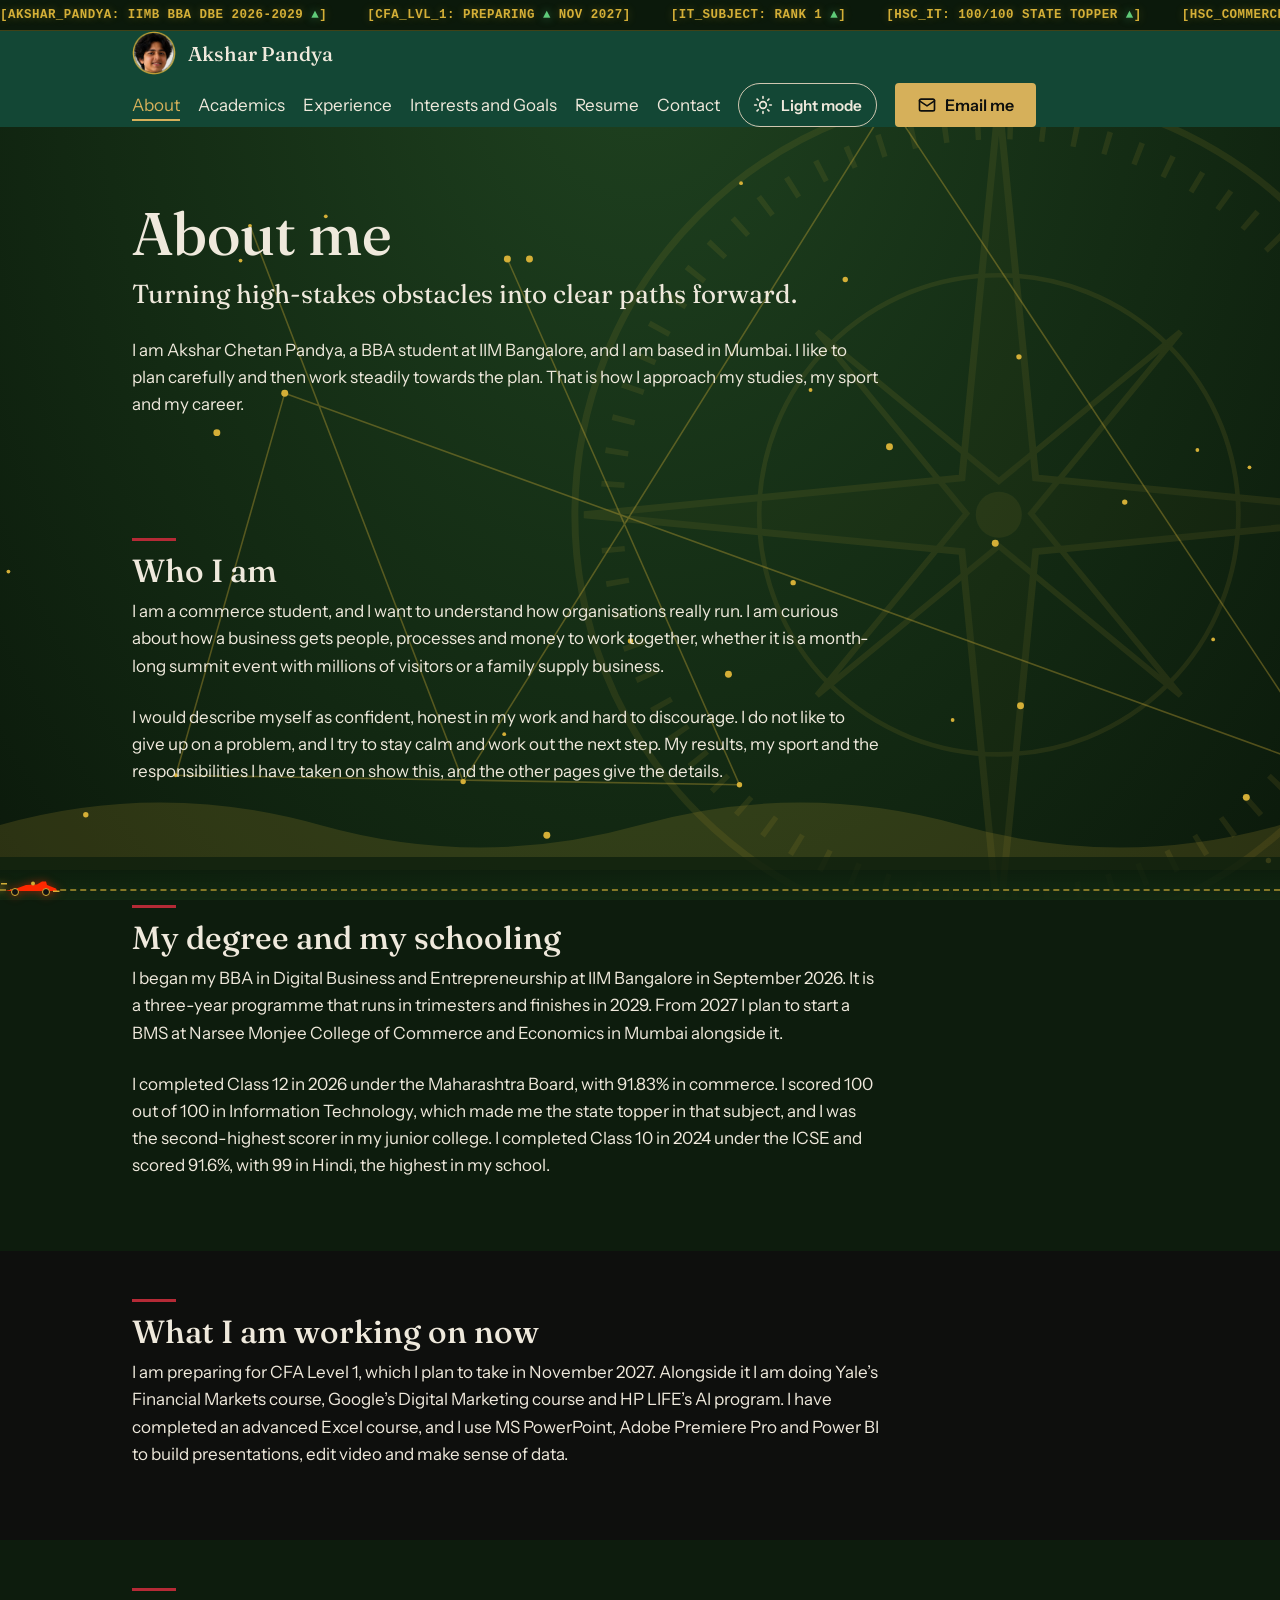
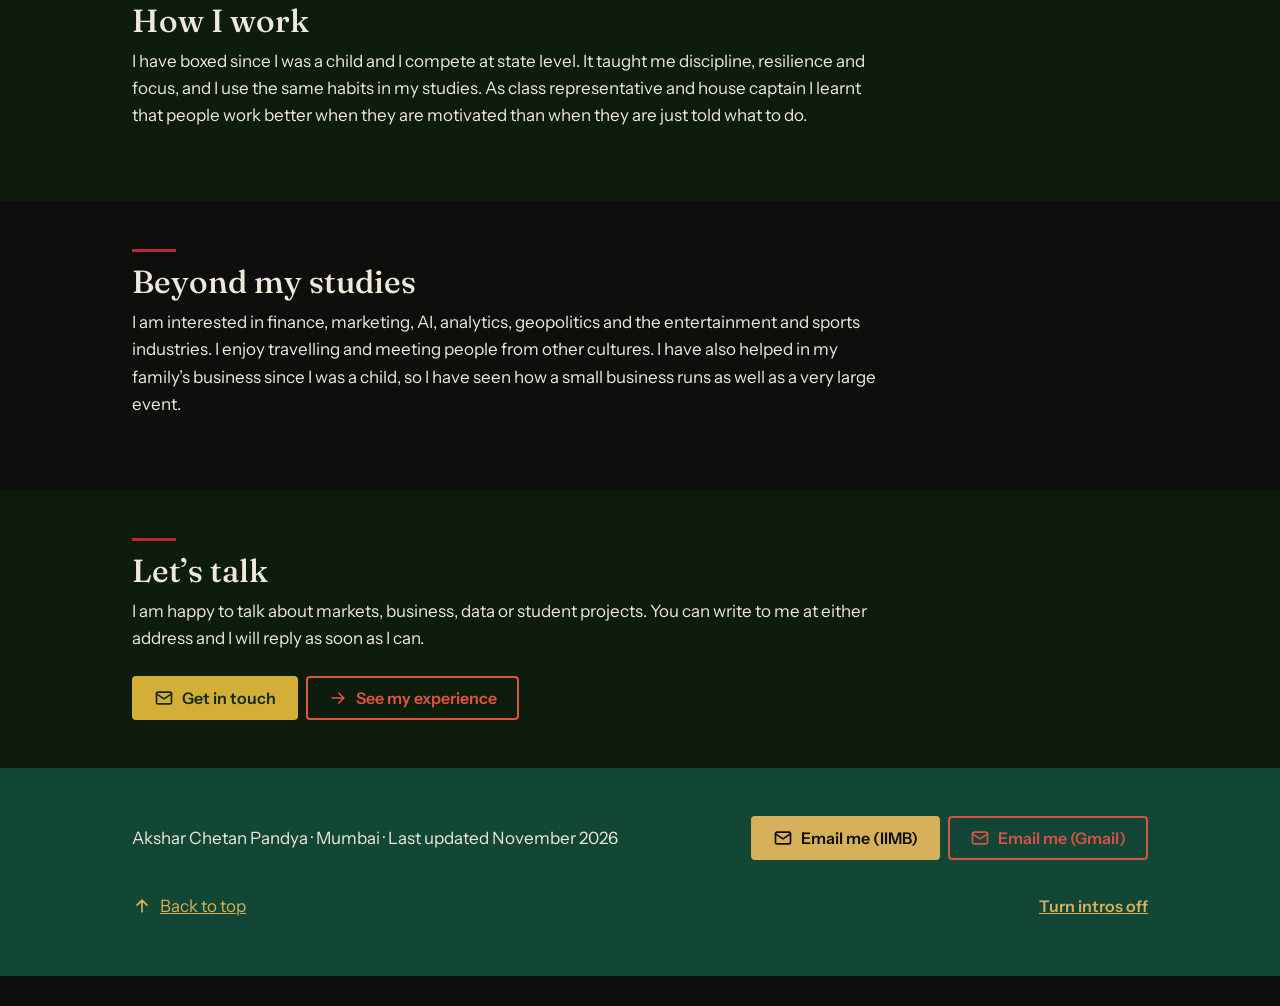
==== about.html @ 61f9247d "Add files via upload" ====
<!doctype html>
<html lang="en">
  <head>
    <meta charset="utf-8" />
    <meta name="viewport" content="width=device-width, initial-scale=1" />
    <title>About me | Akshar Chetan Pandya</title>
    <meta
      name="description"
      content="About Akshar Chetan Pandya: IIM Bangalore BBA 2026 to 2029, HSC 2026, ICSE 2024 and CFA Level 1 preparation."
    />
    <meta name="theme-color" content="#134735" />
    <link rel="icon" href="favicon.svg" type="image/svg+xml" />
    <meta property="og:title" content="About me | Akshar Chetan Pandya" />
    <meta property="og:type" content="website" />
    <script>
      try {
        if (localStorage.getItem("theme") === "light") document.documentElement.dataset.theme = "light";
        if (localStorage.getItem("intros") === "off") document.documentElement.classList.add("no-intro");
      } catch (e) {}
    </script>
    <link rel="preconnect" href="https://fonts.googleapis.com" />
    <link rel="preconnect" href="https://fonts.gstatic.com" crossorigin />
    <link
      rel="stylesheet"
      href="https://fonts.googleapis.com/css2?family=Fraunces:opsz,wght@9..144,500;9..144,600&family=Instrument+Sans:wght@400;600&display=swap"
    />
    <link rel="stylesheet" href="style.css" />
  </head>
  <body id="top">
    <svg class="sprite" aria-hidden="true" focusable="false">
      <symbol id="rose" viewBox="0 0 200 200">
        <circle cx="100" cy="100" r="92" fill="none" stroke="currentColor" stroke-width="1.5" />
        <circle
          cx="100"
          cy="100"
          r="84"
          fill="none"
          stroke="currentColor"
          stroke-width="5"
          stroke-dasharray="1.2 5.9"
        />
        <circle cx="100" cy="100" r="52" fill="none" stroke="currentColor" stroke-width="1" />
        <path
          d="M100 10 108 92 190 100 108 108 100 190 92 108 10 100 92 92Z"
          fill="currentColor"
          fill-opacity=".25"
          stroke="currentColor"
          stroke-width="1.5"
        />
        <path
          d="M100 10 108 92 190 100 108 108 100 190 92 108 10 100 92 92Z"
          transform="rotate(45 100 100) scale(.62) translate(61 61)"
          fill="none"
          stroke="currentColor"
          stroke-width="2"
        />
        <circle cx="100" cy="100" r="5" fill="currentColor" />
      </symbol>
      <symbol id="i-mail" viewBox="0 0 24 24">
        <rect x="3" y="5" width="18" height="14" rx="2" />
        <path d="m3 7 9 6 9-6" />
      </symbol>
      <symbol id="i-down" viewBox="0 0 24 24"><path d="M12 4v11m0 0-4-4m4 4 4-4M5 19h14" /></symbol>
      <symbol id="i-copy" viewBox="0 0 24 24">
        <rect x="9" y="9" width="11" height="11" rx="2" />
        <path d="M5 15V6a2 2 0 0 1 2-2h8" />
      </symbol>
      <symbol id="i-arrow" viewBox="0 0 24 24"><path d="M5 12h14m0 0-6-6m6 6-6 6" /></symbol>
      <symbol id="i-up" viewBox="0 0 24 24"><path d="M12 19V5m0 0-6 6m6-6 6 6" /></symbol>
      <symbol id="i-menu" viewBox="0 0 24 24"><path d="M4 7h16M4 12h16M4 17h16" /></symbol>
      <symbol id="i-users" viewBox="0 0 24 24">
        <circle cx="9" cy="7" r="4" />
        <path d="M2 21v-1a6 6 0 0 1 12 0v1M17 3a4 4 0 0 1 0 8M22 21v-1a5 5 0 0 0-4-5" />
      </symbol>
      <symbol id="i-flag" viewBox="0 0 24 24"><path d="M4 22V4M4 4h14l-2 4 2 4H4" /></symbol>
      <symbol id="i-zap" viewBox="0 0 24 24"><path d="M13 2 3 14h9l-1 8 10-12h-9z" /></symbol>
      <symbol id="i-globe" viewBox="0 0 24 24">
        <circle cx="12" cy="12" r="10" />
        <path d="M2 12h20M12 2a15 15 0 0 1 0 20 15 15 0 0 1 0-20" />
      </symbol>
      <symbol id="i-chart" viewBox="0 0 24 24"><path d="M3 3v18h18M7 15l4-4 3 3 5-6" /></symbol>
      <symbol id="i-award" viewBox="0 0 24 24">
        <circle cx="12" cy="8" r="6" />
        <path d="M8.5 13.5 7 22l5-3 5 3-1.5-8.5" />
      </symbol>
      <symbol id="i-mega" viewBox="0 0 24 24">
        <path d="M3 11v2a1 1 0 0 0 1 1h2l5 4V6L6 10H4a1 1 0 0 0-1 1zM15 9a4 4 0 0 1 0 6" />
      </symbol>
      <symbol id="i-compass" viewBox="0 0 24 24">
        <circle cx="12" cy="12" r="10" />
        <path d="m16 8-2 6-6 2 2-6z" />
      </symbol>
      <symbol id="i-star" viewBox="0 0 24 24">
        <path d="m12 2 3 7 7 .5-5 5 1.5 7.5-6.5-4-6.5 4L7 14.5 2 9.5 9 9z" />
      </symbol>
      <symbol id="i-trend" viewBox="0 0 24 24"><path d="m3 17 6-6 4 4 8-8M14 7h7v7" /></symbol>
      <symbol id="i-target" viewBox="0 0 24 24">
        <circle cx="12" cy="12" r="10" />
        <circle cx="12" cy="12" r="6" />
        <circle cx="12" cy="12" r="2" />
      </symbol>
      <symbol id="i-book" viewBox="0 0 24 24">
        <path d="M4 19.5A2.5 2.5 0 0 1 6.5 17H20V3H6.5A2.5 2.5 0 0 0 4 5.5z" />
      </symbol>
      <symbol id="i-sun" viewBox="0 0 24 24">
        <circle cx="12" cy="12" r="4" />
        <path
          d="M12 2v2M12 20v2M4.9 4.9l1.4 1.4M17.7 17.7l1.4 1.4M2 12h2M20 12h2M4.9 19.1l1.4-1.4M17.7 6.3l1.4-1.4"
        />
      </symbol>
      <symbol id="i-moon" viewBox="0 0 24 24">
        <path d="M21 12.8A9 9 0 1 1 11.2 3 7 7 0 0 0 21 12.8z" />
      </symbol>
      <symbol id="i-ai" viewBox="0 0 24 24">
        <rect x="7" y="7" width="10" height="10" rx="1" />
        <path d="M9 2v3M15 2v3M9 19v3M15 19v3M2 9h3M2 15h3M19 9h3M19 15h3" />
      </symbol>
      <symbol id="i-pres" viewBox="0 0 24 24">
        <rect x="3" y="4" width="18" height="12" rx="1" />
        <path d="M12 16v4M8 20h8" />
      </symbol>
      <symbol id="i-video" viewBox="0 0 24 24">
        <rect x="2" y="5" width="14" height="14" rx="2" />
        <path d="m16 10 6-3v10l-6-3z" />
      </symbol>
      <symbol id="i-bars" viewBox="0 0 24 24"><path d="M5 21V10M12 21V4M19 21v-7" /></symbol>
      <symbol id="i-cap" viewBox="0 0 24 24">
        <path d="M22 10 12 5 2 10l10 5 10-5zM6 12v5c3 2 9 2 12 0v-5" />
      </symbol>
      <symbol id="i-check" viewBox="0 0 24 24"><path d="m5 12 5 5 9-10" /></symbol>
    </svg>
    <div class="tape no-print" aria-label="Highlights from my record">
      <div>
        <span>[AKSHAR_PANDYA: IIMB BBA DBE 2026-2029 <i>▲</i>]</span
        ><span>[CFA_LVL_1: PREPARING <i>▲</i> NOV 2027]</span><span>[IT_SUBJECT: RANK 1 <i>▲</i>]</span
        ><span>[HSC_IT: 100/100 STATE TOPPER <i>▲</i>]</span><span>[HSC_COMMERCE: 91.83% <i>▲</i>]</span
        ><span>[ICSE_CLASS_10: 91.6% <i>▲</i>]</span><span>[MATH_OLYMPIAD: BRONZE 🥉]</span
        ><span>[YALE_FINANCIAL_MARKETS: IN PROGRESS <i>▲</i>]</span
        ><span>[GOOGLE_DIGITAL_MARKETING: IN PROGRESS <i>▲</i>]</span
        ><span>[HP_LIFE_AI: IN PROGRESS <i>▲</i>]</span
        ><span>[POWER_BI + PREMIERE_PRO + POWERPOINT: TOOLKIT <i>▲</i>]</span
        ><span>[BMS_NMCCE: PLANNED 2027 <i>▲</i>]</span
        ><span>[AKSHAR_PANDYA: IIMB BBA DBE 2026-2029 <i>▲</i>]</span
        ><span>[CFA_LVL_1: PREPARING <i>▲</i> NOV 2027]</span><span>[IT_SUBJECT: RANK 1 <i>▲</i>]</span
        ><span>[HSC_IT: 100/100 STATE TOPPER <i>▲</i>]</span><span>[HSC_COMMERCE: 91.83% <i>▲</i>]</span
        ><span>[ICSE_CLASS_10: 91.6% <i>▲</i>]</span><span>[MATH_OLYMPIAD: BRONZE 🥉]</span
        ><span>[YALE_FINANCIAL_MARKETS: IN PROGRESS <i>▲</i>]</span
        ><span>[GOOGLE_DIGITAL_MARKETING: IN PROGRESS <i>▲</i>]</span
        ><span>[HP_LIFE_AI: IN PROGRESS <i>▲</i>]</span
        ><span>[POWER_BI + PREMIERE_PRO + POWERPOINT: TOOLKIT <i>▲</i>]</span
        ><span>[BMS_NMCCE: PLANNED 2027 <i>▲</i>]</span>
      </div>
    </div>
    <a class="skip no-print" href="#main">Skip to content</a>
    <header id="site-nav" class="band no-print">
      <nav class="wrap nav" aria-label="Main">
        <a class="brand" href="index.html"
          ><img class="logo" src="logo.png" width="44" height="44" alt="" />Akshar Pandya</a
        >
        <button class="menu-btn" type="button" aria-expanded="false" aria-controls="nav-list">
          <svg class="icon" aria-hidden="true"><use href="#i-menu" /></svg>Menu
        </button>
        <ul class="nav-links" id="nav-list">
          <li><a class="nav-link" href="about.html" aria-current="page">About</a></li>
          <li><a class="nav-link" href="academics.html">Academics</a></li>
          <li><a class="nav-link" href="experience.html">Experience</a></li>
          <li><a class="nav-link" href="interests-and-goals.html">Interests and Goals</a></li>
          <li><a class="nav-link" href="resume.html">Resume</a></li>
          <li><a class="nav-link" href="contact.html">Contact</a></li>
          <li>
            <button class="theme-btn" type="button">
              <span class="t-sun"
                ><svg class="icon" aria-hidden="true"><use href="#i-sun" /></svg>Light mode</span
              ><span class="t-moon"
                ><svg class="icon" aria-hidden="true"><use href="#i-moon" /></svg>Dark mode</span
              >
            </button>
          </li>
          <li>
            <a class="btn" href="mailto:akshar.pandya26@iimb.ac.in?subject=Hello%20Akshar"
              ><svg class="icon" aria-hidden="true"><use href="#i-mail" /></svg>Email me</a
            >
          </li>
        </ul>
      </nav>
    </header>

    <main id="main" class="odyssey">
      <div class="odyssey-intro" data-intro="about" aria-hidden="true">
        <div class="half top" data-last></div>
        <div class="half bot"></div>
        <div class="intro-art">
          <svg
            class="intro-stars"
            viewBox="0 0 1000 570"
            preserveAspectRatio="xMidYMid slice"
            aria-hidden="true"
          >
            <polyline
              class="const"
              points="253,143 388,495 650,77 630,23 940,490 275,249 206,491 563,497 416,164"
              fill="none"
              stroke="#d4af37"
              stroke-width="1"
              stroke-opacity=".35"
            />
            <circle class="st" style="--d: 0s" cx="253" cy="143" r="1.2" fill="#d4af37" />
            <circle class="st" style="--d: 0.4s" cx="388" cy="495" r="1.7" fill="#d4af37" />
            <circle class="st" style="--d: 0.8s" cx="650" cy="77" r="2.2" fill="#d4af37" />
            <circle class="st" style="--d: 1.2s" cx="630" cy="23" r="1.2" fill="#d4af37" />
            <circle class="st" style="--d: 1.6s" cx="940" cy="490" r="1.7" fill="#d4af37" />
            <circle class="st" style="--d: 2s" cx="275" cy="249" r="2.2" fill="#d4af37" />
            <circle class="st" style="--d: 2.4s" cx="206" cy="491" r="1.2" fill="#d4af37" />
            <circle class="st" style="--d: 0s" cx="563" cy="497" r="1.7" fill="#d4af37" />
            <circle class="st" style="--d: 0.4s" cx="416" cy="164" r="2.2" fill="#d4af37" />
            <circle class="st" style="--d: 0.8s" cx="247" cy="165" r="1.2" fill="#d4af37" />
            <circle class="st" style="--d: 1.2s" cx="898" cy="545" r="1.7" fill="#d4af37" />
            <circle class="st" style="--d: 1.6s" cx="409" cy="25" r="2.2" fill="#d4af37" />
            <circle class="st" style="--d: 2s" cx="697" cy="75" r="1.2" fill="#d4af37" />
            <circle class="st" style="--d: 2.4s" cx="173" cy="53" r="1.7" fill="#d4af37" />
            <circle class="st" style="--d: 0s" cx="318" cy="41" r="2.2" fill="#d4af37" />
            <circle class="st" style="--d: 0.4s" cx="853" cy="285" r="1.2" fill="#d4af37" />
            <circle class="st" style="--d: 0.8s" cx="494" cy="406" r="1.7" fill="#d4af37" />
            <circle class="st" style="--d: 1.2s" cx="741" cy="447" r="2.2" fill="#d4af37" />
            <circle class="st" style="--d: 1.6s" cx="414" cy="465" r="1.2" fill="#d4af37" />
            <circle class="st" style="--d: 2s" cx="968" cy="147" r="1.7" fill="#d4af37" />
            <circle class="st" style="--d: 2.4s" cx="909" cy="384" r="2.2" fill="#d4af37" />
            <circle class="st" style="--d: 0s" cx="109" cy="46" r="1.2" fill="#d4af37" />
            <circle class="st" style="--d: 0.4s" cx="149" cy="516" r="1.7" fill="#d4af37" />
            <circle class="st" style="--d: 0.8s" cx="232" cy="274" r="2.2" fill="#d4af37" />
            <circle class="st" style="--d: 1.2s" cx="698" cy="456" r="1.2" fill="#d4af37" />
            <circle class="st" style="--d: 1.6s" cx="807" cy="318" r="1.7" fill="#d4af37" />
            <circle class="st" style="--d: 2s" cx="441" cy="529" r="2.2" fill="#d4af37" />
            <circle class="st" style="--d: 2.4s" cx="863" cy="405" r="1.2" fill="#d4af37" />
            <circle class="st" style="--d: 0s" cx="597" cy="369" r="1.7" fill="#d4af37" />
            <circle class="st" style="--d: 0.4s" cx="556" cy="427" r="2.2" fill="#d4af37" />
            <circle class="st" style="--d: 0.8s" cx="608" cy="247" r="1.2" fill="#d4af37" />
            <circle class="st" style="--d: 1.2s" cx="935" cy="354" r="1.7" fill="#d4af37" />
            <circle class="st" style="--d: 1.6s" cx="708" cy="39" r="2.2" fill="#d4af37" />
            <circle class="st" style="--d: 2s" cx="886" cy="296" r="1.2" fill="#d4af37" />
            <circle class="st" style="--d: 2.4s" cx="630" cy="177" r="1.7" fill="#d4af37" />
            <circle class="st" style="--d: 0s" cx="725" cy="344" r="2.2" fill="#d4af37" />
            <circle class="st" style="--d: 0.4s" cx="564" cy="116" r="1.2" fill="#d4af37" />
            <circle class="st" style="--d: 0.8s" cx="740" cy="226" r="1.7" fill="#d4af37" />
            <circle class="st" style="--d: 1.2s" cx="658" cy="283" r="2.2" fill="#d4af37" />
            <circle class="st" style="--d: 1.6s" cx="301" cy="137" r="1.2" fill="#d4af37" />
            <circle class="st" style="--d: 2s" cx="74" cy="503" r="1.7" fill="#d4af37" />
            <circle class="st" style="--d: 2.4s" cx="884" cy="505" r="2.2" fill="#d4af37" />
            <circle class="st" style="--d: 0s" cx="100" cy="362" r="1.2" fill="#d4af37" />
            <circle class="st" style="--d: 0.4s" cx="829" cy="78" r="1.7" fill="#d4af37" />
            <circle class="st" style="--d: 0.8s" cx="430" cy="164" r="2.2" fill="#d4af37" />
            <circle class="st" style="--d: 1.2s" cx="30" cy="310" r="1.2" fill="#d4af37" />
          </svg>
          <svg class="astro" viewBox="0 0 200 200" style="color: #d4af37">
            <g class="rotor"><use href="#rose" /></g>
            <path d="M100 0 106 14H94Z" fill="#d4af37" />
          </svg>
          <div class="flash"></div>
        </div>
        <div class="beam"></div>
        <button class="skip-intro" type="button">Skip intro</button>
      </div>
      <div class="odyssey-bg" aria-hidden="true">
        <svg class="bg-stars" viewBox="0 0 1000 570" preserveAspectRatio="xMidYMid slice" aria-hidden="true">
          <polyline
            class="const"
            points="253,143 388,495 650,77 630,23 940,490 275,249 206,491 563,497 416,164"
            fill="none"
            stroke="#d4af37"
            stroke-width="1"
            stroke-opacity=".35"
          />
          <circle class="st" style="--d: 0s" cx="253" cy="143" r="1.2" fill="#d4af37" />
          <circle class="st" style="--d: 0.4s" cx="388" cy="495" r="1.7" fill="#d4af37" />
          <circle class="st" style="--d: 0.8s" cx="650" cy="77" r="2.2" fill="#d4af37" />
          <circle class="st" style="--d: 1.2s" cx="630" cy="23" r="1.2" fill="#d4af37" />
          <circle class="st" style="--d: 1.6s" cx="940" cy="490" r="1.7" fill="#d4af37" />
          <circle class="st" style="--d: 2s" cx="275" cy="249" r="2.2" fill="#d4af37" />
          <circle class="st" style="--d: 2.4s" cx="206" cy="491" r="1.2" fill="#d4af37" />
          <circle class="st" style="--d: 0s" cx="563" cy="497" r="1.7" fill="#d4af37" />
          <circle class="st" style="--d: 0.4s" cx="416" cy="164" r="2.2" fill="#d4af37" />
          <circle class="st" style="--d: 0.8s" cx="247" cy="165" r="1.2" fill="#d4af37" />
          <circle class="st" style="--d: 1.2s" cx="898" cy="545" r="1.7" fill="#d4af37" />
          <circle class="st" style="--d: 1.6s" cx="409" cy="25" r="2.2" fill="#d4af37" />
          <circle class="st" style="--d: 2s" cx="697" cy="75" r="1.2" fill="#d4af37" />
          <circle class="st" style="--d: 2.4s" cx="173" cy="53" r="1.7" fill="#d4af37" />
          <circle class="st" style="--d: 0s" cx="318" cy="41" r="2.2" fill="#d4af37" />
          <circle class="st" style="--d: 0.4s" cx="853" cy="285" r="1.2" fill="#d4af37" />
          <circle class="st" style="--d: 0.8s" cx="494" cy="406" r="1.7" fill="#d4af37" />
          <circle class="st" style="--d: 1.2s" cx="741" cy="447" r="2.2" fill="#d4af37" />
          <circle class="st" style="--d: 1.6s" cx="414" cy="465" r="1.2" fill="#d4af37" />
          <circle class="st" style="--d: 2s" cx="968" cy="147" r="1.7" fill="#d4af37" />
          <circle class="st" style="--d: 2.4s" cx="909" cy="384" r="2.2" fill="#d4af37" />
          <circle class="st" style="--d: 0s" cx="109" cy="46" r="1.2" fill="#d4af37" />
          <circle class="st" style="--d: 0.4s" cx="149" cy="516" r="1.7" fill="#d4af37" />
          <circle class="st" style="--d: 0.8s" cx="232" cy="274" r="2.2" fill="#d4af37" />
          <circle class="st" style="--d: 1.2s" cx="698" cy="456" r="1.2" fill="#d4af37" />
          <circle class="st" style="--d: 1.6s" cx="807" cy="318" r="1.7" fill="#d4af37" />
          <circle class="st" style="--d: 2s" cx="441" cy="529" r="2.2" fill="#d4af37" />
          <circle class="st" style="--d: 2.4s" cx="863" cy="405" r="1.2" fill="#d4af37" />
          <circle class="st" style="--d: 0s" cx="597" cy="369" r="1.7" fill="#d4af37" />
          <circle class="st" style="--d: 0.4s" cx="556" cy="427" r="2.2" fill="#d4af37" />
          <circle class="st" style="--d: 0.8s" cx="608" cy="247" r="1.2" fill="#d4af37" />
          <circle class="st" style="--d: 1.2s" cx="935" cy="354" r="1.7" fill="#d4af37" />
          <circle class="st" style="--d: 1.6s" cx="708" cy="39" r="2.2" fill="#d4af37" />
          <circle class="st" style="--d: 2s" cx="886" cy="296" r="1.2" fill="#d4af37" />
          <circle class="st" style="--d: 2.4s" cx="630" cy="177" r="1.7" fill="#d4af37" />
          <circle class="st" style="--d: 0s" cx="725" cy="344" r="2.2" fill="#d4af37" />
          <circle class="st" style="--d: 0.4s" cx="564" cy="116" r="1.2" fill="#d4af37" />
          <circle class="st" style="--d: 0.8s" cx="740" cy="226" r="1.7" fill="#d4af37" />
          <circle class="st" style="--d: 1.2s" cx="658" cy="283" r="2.2" fill="#d4af37" />
          <circle class="st" style="--d: 1.6s" cx="301" cy="137" r="1.2" fill="#d4af37" />
          <circle class="st" style="--d: 2s" cx="74" cy="503" r="1.7" fill="#d4af37" />
          <circle class="st" style="--d: 2.4s" cx="884" cy="505" r="2.2" fill="#d4af37" />
          <circle class="st" style="--d: 0s" cx="100" cy="362" r="1.2" fill="#d4af37" />
          <circle class="st" style="--d: 0.4s" cx="829" cy="78" r="1.7" fill="#d4af37" />
          <circle class="st" style="--d: 0.8s" cx="430" cy="164" r="2.2" fill="#d4af37" />
          <circle class="st" style="--d: 1.2s" cx="30" cy="310" r="1.2" fill="#d4af37" />
        </svg>
        <svg class="bg-rose" viewBox="0 0 200 200" style="color: #d4af37"><use href="#rose" /></svg>
        <svg class="waves" viewBox="0 0 800 60" preserveAspectRatio="none">
          <path d="M0 30Q50 0 100 30T200 30T300 30T400 30T500 30T600 30T700 30T800 30V60H0Z" fill="#d4af37" />
        </svg>
        <svg class="ship" viewBox="0 0 200 120">
          <g fill="none" stroke="#d4af37" stroke-width="2">
            <path d="M20 80Q100 110 180 80L168 96Q100 118 32 96Z" />
            <path d="M100 80V18" />
            <path d="M100 20Q150 40 140 72H100Z" />
            <path d="M100 26Q62 44 68 70H100Z" />
          </g>
        </svg>
      </div>
      <div class="scroll-in">
        <section class="o-hero">
          <div class="wrap">
            <h1>About me</h1>
            <p class="lead">Turning high-stakes obstacles into clear paths forward.</p>
            <p>
              I am Akshar Chetan Pandya, a BBA student at IIM Bangalore, and I am based in Mumbai. I like to
              plan carefully and then work steadily towards the plan. That is how I approach my studies, my
              sport and my career.
            </p>
          </div>
        </section>
        <section class="o-sec">
          <div class="wrap">
            <h2>Who I am</h2>
            <p>
              I am a commerce student, and I want to understand how organisations really run. I am curious
              about how a business gets people, processes and money to work together, whether it is a
              month-long summit event with millions of visitors or a family supply business.
            </p>
            <p>
              I would describe myself as confident, honest in my work and hard to discourage. I do not like to
              give up on a problem, and I try to stay calm and work out the next step. My results, my sport
              and the responsibilities I have taken on show this, and the other pages give the details.
            </p>
          </div>
        </section>
        <section class="o-sec alt">
          <div class="wrap">
            <h2>My degree and my schooling</h2>
            <p>
              I began my BBA in Digital Business and Entrepreneurship at IIM Bangalore in September 2026. It
              is a three-year programme that runs in trimesters and finishes in 2029. From 2027 I plan to
              start a BMS at Narsee Monjee College of Commerce and Economics in Mumbai alongside it.
            </p>
            <p>
              I completed Class 12 in 2026 under the Maharashtra Board, with 91.83% in commerce. I scored 100
              out of 100 in Information Technology, which made me the state topper in that subject, and I was
              the second-highest scorer in my junior college. I completed Class 10 in 2024 under the ICSE and
              scored 91.6%, with 99 in Hindi, the highest in my school.
            </p>
          </div>
        </section>
        <section class="o-sec">
          <div class="wrap">
            <h2>What I am working on now</h2>
            <p>
              I am preparing for CFA Level 1, which I plan to take in November 2027. Alongside it I am doing
              Yale’s Financial Markets course, Google’s Digital Marketing course and HP LIFE’s AI program. I
              have completed an advanced Excel course, and I use MS PowerPoint, Adobe Premiere Pro and Power
              BI to build presentations, edit video and make sense of data.
            </p>
          </div>
        </section>
        <section class="o-sec alt">
          <div class="wrap">
            <h2>How I work</h2>
            <p>
              I have boxed since I was a child and I compete at state level. It taught me discipline,
              resilience and focus, and I use the same habits in my studies. As class representative and house
              captain I learnt that people work better when they are motivated than when they are just told
              what to do.
            </p>
          </div>
        </section>
        <section class="o-sec">
          <div class="wrap">
            <h2>Beyond my studies</h2>
            <p>
              I am interested in finance, marketing, AI, analytics, geopolitics and the entertainment and
              sports industries. I enjoy travelling and meeting people from other cultures. I have also helped
              in my family’s business since I was a child, so I have seen how a small business runs as well as
              a very large event.
            </p>
          </div>
        </section>
        <section class="o-sec alt">
          <div class="wrap">
            <h2>Let’s talk</h2>
            <p>
              I am happy to talk about markets, business, data or student projects. You can write to me at
              either address and I will reply as soon as I can.
            </p>
            <div class="actions">
              <a class="btn" href="contact.html"
                ><svg class="icon" aria-hidden="true"><use href="#i-mail" /></svg>Get in touch</a
              ><a class="btn btn-ghost" href="experience.html"
                ><svg class="icon" aria-hidden="true"><use href="#i-arrow" /></svg>See my experience</a
              >
            </div>
          </div>
        </section>
      </div>
    </main>

    <footer class="band no-print">
      <div class="wrap foot">
        <p>Akshar Chetan Pandya &middot; Mumbai &middot; Last updated November 2026</p>
        <div class="actions">
          <a class="btn" href="mailto:akshar.pandya26@iimb.ac.in?subject=Hello%20Akshar"
            ><svg class="icon" aria-hidden="true"><use href="#i-mail" /></svg>Email me (IIMB)</a
          >
          <a class="btn btn-ghost" href="mailto:aksharp121108@gmail.com?subject=Hello%20Akshar"
            ><svg class="icon" aria-hidden="true"><use href="#i-mail" /></svg>Email me (Gmail)</a
          >
        </div>
        <a class="top-link" href="#top"
          ><svg class="icon" aria-hidden="true"><use href="#i-up" /></svg>Back to top</a
        >
      </div>
    </footer>
    <div class="f1 no-print" aria-hidden="true">
      <i class="f1-line"></i>
      <div class="f1-go">
        <i class="trail"></i
        ><svg viewBox="0 0 120 34" aria-hidden="true">
          <path fill="#FF2800" d="M10 24 30 20 52 12 74 11 84 5 92 5 94 12 112 19 114 24Z" />
          <path fill="#d4af37" d="M2 8h12v3H2zM106 23h13v3h-13z" />
          <circle cx="66" cy="9" r="4" fill="#d4af37" />
          <circle cx="30" cy="26" r="7" fill="#111" stroke="#d4af37" stroke-width="2" />
          <circle cx="92" cy="26" r="7" fill="#111" stroke="#d4af37" stroke-width="2" />
        </svg>
      </div>
    </div>
    <script src="script.js"></script>
  </body>
</html>
---- style.css ----
/* My portfolio site.
   Black background, racing green bands, brass for buttons and links.
   Red is only used for small details. */

:root {
  --bg: #0e0f0d;
  --band: #134735; /* racing green: nav, footer, section bands */
  --accent: #d6b05a; /* brass: links, buttons */
  --red: #b52a36; /* red: lines, bars, dots */
  --maroon: #7a1f2e; /* maroon: filled shapes, like the icon circles */
  --red-lt: #db5148; /* red for text and outlines on the dark background */
  --text: #efe9dc;
  --muted: #d0c7b1;
  --line: #d0c7b155;
  --paper: #ffffff; /* resume sheet only */
  --ink: #111111;
  --s1: 8px;
  --s2: 24px;
  --s3: 48px;
  --edge: clamp(16px, 4vw, 32px);
  --head: "Fraunces", Georgia, serif;
  --body: "Instrument Sans", system-ui, sans-serif;
}

/* base */
* {
  box-sizing: border-box;
}
html {
  scroll-behavior: smooth;
}
body {
  margin: 0;
  background: var(--bg);
  color: var(--text);
  font: 400 1.0625rem/1.6 var(--body);
}
h1,
h2,
h3 {
  margin: var(--s2) 0 var(--s1);
  font-family: var(--head);
  font-weight: 500;
  line-height: 1.15;
}
h1 {
  font-size: clamp(2.25rem, 6vw, 3.75rem);
}
h2 {
  margin-top: var(--s3);
  font-size: clamp(1.5rem, 3.5vw, 2rem);
}
h3 {
  font-size: 1.25rem;
}
p {
  max-width: 68ch;
  margin: 0 0 var(--s2);
}
ul,
ol {
  margin: 0;
  padding: 0;
  list-style: none;
}
a {
  color: var(--accent);
}
img {
  display: block;
  max-width: 100%;
  height: auto;
}
::selection {
  background: var(--maroon);
  color: var(--text);
}
:focus-visible {
  outline: 3px solid var(--text);
  outline-offset: 3px;
}
[hidden] {
  display: none !important;
}

/* small red line above each h2 */
h2::before {
  content: "";
  display: block;
  width: 44px;
  height: 3px;
  margin-bottom: 12px;
  background: var(--red);
  animation: grow 0.9s both;
}

/* layout */
.wrap {
  width: 100%;
  max-width: 1080px;
  margin: 0 auto;
  padding: 0 var(--edge);
}
.wrap > :first-child {
  margin-top: 0;
}
section {
  padding: var(--s3) 0;
}
.band {
  background: var(--band);
}
.grid {
  display: grid;
  grid-template-columns: repeat(auto-fit, minmax(240px, 1fr));
  gap: var(--s2);
}
.two {
  display: grid;
  grid-template-columns: 1.3fr 1fr;
  gap: var(--s3);
  align-items: start;
}
.actions {
  display: flex;
  flex-wrap: wrap;
  gap: var(--s1);
}
.skip {
  position: absolute;
  left: var(--edge);
  top: -80px;
  z-index: 30;
  padding: var(--s1) var(--s2);
  background: var(--accent);
  color: var(--bg);
}
.skip:focus {
  top: var(--s1);
}

/* navigation */
#site-nav {
  position: sticky;
  top: 0;
  z-index: 5;
}
.nav {
  display: flex;
  flex-wrap: wrap;
  align-items: center;
  justify-content: space-between;
  gap: var(--s1) var(--s2);
  min-height: 64px;
}
.brand {
  color: var(--text);
  font: 500 1.25rem var(--head);
  text-decoration: none;
}
.nav-links {
  display: flex;
  flex-wrap: wrap;
  align-items: center;
  gap: var(--s1) var(--s2);
}
.nav-link {
  position: relative;
  display: inline-flex;
  align-items: center;
  min-height: 44px;
  color: var(--text);
  text-decoration: none;
}
.nav-link::after {
  content: "";
  position: absolute;
  left: 0;
  right: 0;
  bottom: 6px;
  height: 2px;
  background: var(--accent);
  transform: scaleX(0);
  transform-origin: left;
  transition: transform 0.3s;
}
.nav-link:hover,
.nav-link[aria-current="page"] {
  color: var(--accent);
}
.nav-link:hover::after,
.nav-link[aria-current="page"]::after {
  transform: scaleX(1);
}
.menu-btn {
  display: none;
}

/* buttons and icons */
.btn {
  position: relative;
  overflow: hidden;
  display: inline-flex;
  align-items: center;
  justify-content: center;
  gap: var(--s1);
  min-height: 44px;
  padding: 0 20px;
  border: 2px solid var(--accent);
  border-radius: 4px;
  background: var(--accent);
  color: var(--bg);
  font: 600 1rem var(--body);
  text-decoration: none;
  cursor: pointer;
  transition:
    background-color 0.2s,
    color 0.2s,
    border-color 0.2s;
}
.btn:hover {
  background: transparent;
  color: var(--accent);
}
.btn::after {
  content: "";
  position: absolute;
  inset: 0;
  background: linear-gradient(
    100deg,
    transparent 35%,
    #ffffff33 50%,
    transparent 65%
  );
  transform: translateX(-130%);
}
.btn:hover::after {
  transform: translateX(130%);
  transition: transform 0.7s;
}
.btn-ghost {
  border-color: var(--red-lt);
  background: transparent;
  color: var(--red-lt);
}
.btn-ghost:hover {
  border-color: var(--maroon);
  background: var(--maroon);
  color: var(--text);
}
.icon {
  width: 20px;
  height: 20px;
  flex: none;
  fill: none;
  stroke: currentColor;
  stroke-width: 2;
  stroke-linecap: round;
  stroke-linejoin: round;
}
.sprite {
  position: absolute;
  width: 0;
  height: 0;
  overflow: hidden;
}
.copy,
.print-btn {
  display: none;
}
.js .copy,
.js .print-btn {
  display: inline-flex;
}

/* home: hero */
#hero {
  padding: var(--s3) 0;
  background: radial-gradient(ellipse at 90% 0%, #13473599, transparent 60%) 0
    0 / 140% 140%;
  animation: drift 18s ease-in-out infinite alternate;
}
.hero {
  display: grid;
  grid-template-columns: 1.4fr 1fr;
  gap: var(--s3);
  align-items: center;
}
#hero h1::after {
  content: "";
  display: block;
  width: 96px;
  margin-top: var(--s2);
  border-top: 3px solid var(--red);
  animation: grow 1.2s 0.4s both;
}
.lead {
  font: 400 clamp(1.25rem, 2.6vw, 1.625rem)/1.4 var(--head);
}
.sub {
  color: var(--muted);
}
#hero h1,
.lead,
.sub,
.now,
#hero .actions {
  animation: fade 0.8s both;
}
.lead {
  animation-delay: 0.15s;
}
.sub {
  animation-delay: 0.3s;
}
.now {
  animation-delay: 0.45s;
}
#hero .actions {
  animation-delay: 0.6s;
}
.now {
  color: var(--muted);
}
.rot {
  display: inline-grid;
  vertical-align: top;
}
.rot b {
  grid-area: 1 / 1;
  color: var(--accent);
  opacity: 0;
  animation: cycle 9s infinite backwards;
}
.rot b:nth-child(2) {
  animation-delay: 3s;
}
.rot b:nth-child(3) {
  animation-delay: 6s;
}

/* photo fills the box exactly */
.portrait {
  position: relative;
  width: 100%;
  max-width: 360px;
  margin: 0 0 0 auto;
  aspect-ratio: 3 / 4;
}
.portrait img,
.initials {
  position: relative;
  width: 100%;
  height: 100%;
  border: 1px solid var(--line);
  background: var(--band);
  object-fit: cover;
  object-position: 50% 18%;
  animation: fade 1s 0.2s both;
}
.initials {
  display: grid;
  place-items: center;
  color: var(--accent);
  font: 500 5rem var(--head);
}

/* skills ticker on the home page */
.ticker {
  overflow: hidden;
  border-block: 1px solid var(--line);
}
.ticker div {
  display: flex;
  gap: 48px;
  width: max-content;
  padding: 14px 0;
  animation: tick 45s linear infinite;
}
.ticker span {
  white-space: nowrap;
  color: var(--muted);
}
.ticker span::before {
  content: "\25C6";
  margin-right: 48px;
  color: var(--red-lt);
}
.ticker:hover div {
  animation-play-state: paused;
}

/* marks strip, cards, closing line */
.stats {
  grid-template-columns: repeat(auto-fit, minmax(150px, 1fr));
}
.num {
  display: block;
  color: var(--accent);
  font: 500 clamp(2rem, 5vw, 2.75rem)/1.1 var(--head);
  font-variant-numeric: tabular-nums;
}
.cap {
  display: block;
  color: var(--muted);
}
.card {
  display: block;
  padding: var(--s2);
  border: 1px solid var(--line);
  border-radius: 4px;
  color: var(--text);
  text-decoration: none;
  transition:
    transform 0.25s,
    border-color 0.2s;
}
a.card:hover {
  transform: translateY(-3px);
  border-color: var(--accent);
}
.card h3 {
  display: flex;
  align-items: center;
  margin-top: 0;
}
.card h3 .icon {
  margin-right: 10px;
  color: var(--accent);
}
a.card h3 .icon:last-child {
  margin: 0 0 0 auto;
  color: var(--red-lt);
}
.card:hover h3 .icon:first-child {
  animation: wiggle 0.5s;
}
.card p {
  margin: 0;
  color: var(--muted);
}
.closing {
  max-width: 40ch;
  font: 400 clamp(1.25rem, 2.6vw, 1.625rem)/1.4 var(--head);
}

/* about facts and education timeline */
.facts {
  display: grid;
  gap: var(--s2);
  margin: 0;
  padding: var(--s2);
  border: 1px solid var(--line);
  border-radius: 4px;
}
.facts div {
  display: grid;
  grid-template-columns: 24px 1fr;
  column-gap: 12px;
}
.facts .icon {
  grid-row: span 2;
  margin-top: 3px;
  color: var(--accent);
}
.facts dt {
  color: var(--muted);
  font-size: 0.9rem;
}
.facts dd {
  margin: 0;
}
.tl {
  margin: 0 0 var(--s2);
  padding-left: var(--s2);
  border-left: 1px solid var(--muted);
}
.tl li {
  position: relative;
  padding-bottom: var(--s2);
}
.tl li::before {
  content: "";
  position: absolute;
  left: calc(-1 * var(--s2) - 6px);
  top: 6px;
  width: 11px;
  height: 11px;
  border-radius: 50%;
  background: var(--red);
  box-shadow:
    0 0 0 3px var(--band),
    0 0 0 4px var(--accent);
  animation: glow 2.4s infinite;
}
.tl h3 {
  margin: 2px 0 4px;
}
.tl p {
  margin: 0;
  color: var(--muted);
}
.when {
  color: var(--red-lt);
  font-size: 0.9rem;
  font-weight: 600;
}

/* year timeline on the home page */
.years {
  display: grid;
  grid-template-columns: repeat(auto-fit, minmax(150px, 1fr));
  gap: var(--s2);
  margin: 0;
  padding-top: var(--s2);
  border-top: 1px solid var(--muted);
}
.years li {
  position: relative;
}
.years li::before {
  content: "";
  position: absolute;
  top: calc(-1 * var(--s2) - 6px);
  left: 0;
  width: 11px;
  height: 11px;
  border-radius: 50%;
  background: var(--red);
  box-shadow:
    0 0 0 3px var(--bg),
    0 0 0 4px var(--accent);
}
.years b {
  display: block;
  color: var(--red-lt);
  font: 500 1.35rem var(--head);
}
.years span {
  color: var(--muted);
  font-size: 0.95rem;
}
.js .years li {
  opacity: 0;
}
.js .years.in li {
  animation: fade 0.6s both;
  animation-delay: calc(var(--i) * 0.09s);
}

/* academics: expandable rows */
.row {
  border-top: 1px solid var(--line);
}
.row:last-child {
  border-bottom: 1px solid var(--line);
}
.row-head {
  display: flex;
  flex-direction: column;
  gap: 2px;
  min-height: 44px;
  padding: var(--s2) 0;
}
summary.row-head {
  position: relative;
  padding-right: 40px;
  cursor: pointer;
  list-style: none;
}
summary::-webkit-details-marker {
  display: none;
}
summary.row-head::after {
  content: "+";
  position: absolute;
  right: var(--s1);
  top: 50%;
  margin-top: -14px;
  color: var(--red-lt);
  font: 400 1.75rem/1 var(--body);
}
details[open] > summary.row-head::after {
  content: "\2013";
}
.row-title {
  font: 500 1.25rem var(--head);
}
.row-meta {
  color: var(--muted);
}
.more {
  padding-bottom: var(--s2);
}
.more p {
  margin: 0;
}
details[open] .more {
  animation: fade 0.35s;
}
.list li {
  padding: var(--s1) 0;
}

/* experience */
.chips {
  display: none;
  flex-wrap: wrap;
  gap: var(--s1);
  margin-bottom: var(--s2);
}
.js .chips {
  display: flex;
}
.chip {
  min-height: 44px;
  padding: 0 20px;
  border: 1px solid var(--muted);
  border-radius: 22px;
  background: transparent;
  color: var(--text);
  font: 600 1rem var(--body);
  cursor: pointer;
  transition:
    border-color 0.2s,
    color 0.2s,
    background-color 0.2s;
}
.chip:hover {
  border-color: var(--accent);
  color: var(--accent);
}
.chip[aria-pressed="true"] {
  border-color: var(--red);
  background: var(--maroon);
  color: var(--text);
}
.xp {
  position: relative;
  margin: 0 0 var(--s3);
  padding: var(--s3) var(--s2) var(--s2) calc(var(--s2) * 1.5);
  border: 1px solid var(--line);
  border-radius: 6px;
  background: linear-gradient(180deg, #13473566, transparent 45%);
}
.xp::before {
  content: "";
  position: absolute;
  left: 0;
  top: 0;
  bottom: 0;
  width: 4px;
  border-radius: 6px 0 0 6px;
  background: var(--red);
  transform-origin: top;
  animation: fillv 1s both;
}
.xp-h {
  display: flex;
  flex-wrap: wrap;
  align-items: center;
  gap: var(--s2);
}
.xp-h > div {
  flex: 1 1 260px;
}
.xp-h h3 {
  margin: 0;
}
.xp-sub {
  margin: 0;
  color: var(--muted);
}
.xp-ic {
  display: grid;
  place-items: center;
  width: 52px;
  height: 52px;
  border-radius: 50%;
  background: var(--maroon);
  box-shadow: 0 0 0 2px var(--red);
  transition: transform 0.3s;
}
.xp:hover .xp-ic {
  transform: rotate(-8deg) scale(1.08);
}
.xp-ic .icon {
  width: 26px;
  height: 26px;
  color: var(--text);
}
.xp-tag {
  padding: 6px 14px;
  border: 1px solid var(--red-lt);
  border-radius: 99px;
  color: var(--red-lt);
  font-size: 0.9rem;
  font-weight: 600;
}
.xp-body {
  display: grid;
  grid-template-columns: 1.6fr 1fr;
  gap: var(--s3);
  margin-top: var(--s2);
}
.xp h4 {
  margin: var(--s2) 0 4px;
  color: var(--accent);
  font: 600 0.85rem var(--body);
  letter-spacing: 0.08em;
  text-transform: uppercase;
}
.xp-main h4:first-child {
  margin-top: 0;
}
.xp p {
  max-width: none;
  margin: 0 0 var(--s1);
}
.xp-facts {
  align-self: start;
  margin: 0;
  padding: var(--s2);
  border: 1px solid var(--line);
  border-radius: 4px;
  background: var(--bg);
}
.xp-facts div {
  padding: 8px 0;
  border-bottom: 1px solid var(--line);
}
.xp-facts div:last-child {
  border: 0;
}
.xp-facts dt {
  color: var(--red-lt);
  font-size: 0.8rem;
  letter-spacing: 0.08em;
  text-transform: uppercase;
}
.xp-facts dd {
  margin: 0;
}
.xp-3 {
  display: grid;
  grid-template-columns: repeat(3, 1fr);
  gap: var(--s2);
  margin-top: var(--s2);
  padding-top: var(--s2);
  border-top: 1px solid var(--line);
}

/* interests and contact */
.addr {
  margin-bottom: var(--s2);
  font: 500 1.25rem var(--head);
  overflow-wrap: anywhere;
}

/* resume sheet */
#resume {
  width: 100%;
  max-width: 794px;
  margin: var(--s2) auto 0 0;
  padding: clamp(20px, 5vw, 48px);
  background: var(--paper);
  color: var(--ink);
  font-size: 0.95rem;
  line-height: 1.5;
}
#resume h2 {
  margin: 0 0 4px;
  color: var(--ink);
  font: 600 1.75rem var(--head);
}
#resume h2::before {
  display: none;
}
#resume h3 {
  margin: var(--s2) 0 var(--s1);
  padding-bottom: 4px;
  border-bottom: 1px solid var(--ink);
  color: var(--ink);
  font: 600 0.8rem var(--body);
  letter-spacing: 0.08em;
  text-transform: uppercase;
}
#resume p {
  max-width: none;
  margin: 0 0 4px;
}
#resume a {
  color: var(--ink);
}

/* footer */
footer {
  padding: var(--s3) 0;
}
.foot {
  display: flex;
  flex-wrap: wrap;
  align-items: center;
  justify-content: space-between;
  gap: var(--s2);
}
.foot p {
  margin: 0;
}
.top-link {
  display: inline-flex;
  align-items: center;
  gap: var(--s1);
  min-height: 44px;
}
.top-link:hover .icon {
  animation: bob 0.6s;
}
.to-top {
  position: fixed;
  right: var(--edge);
  bottom: var(--edge);
  z-index: 15;
  display: grid;
  place-items: center;
  width: 48px;
  height: 48px;
  border: 2px solid var(--accent);
  border-radius: 50%;
  background: var(--bg);
  color: var(--accent);
  cursor: pointer;
  opacity: 0;
  transform: translateY(16px);
  pointer-events: none;
  transition:
    opacity 0.3s,
    transform 0.3s,
    background-color 0.2s;
}
.to-top.show {
  opacity: 1;
  transform: none;
  pointer-events: auto;
}
.to-top:hover {
  background: var(--maroon);
  border-color: var(--red-lt);
  color: var(--text);
}

/* scroll progress bar (script.js drives it where css cannot) */

/* hover effects */
p a,
.list a {
  text-decoration: none;
  background: linear-gradient(var(--accent), var(--accent)) 0 100% / 0 1px
    no-repeat;
  transition: background-size 0.3s;
}
p a:hover,
.list a:hover {
  background-size: 100% 1px;
}
a.card {
  position: relative;
}
a.card::after {
  content: "";
  position: absolute;
  left: -1px;
  right: -1px;
  bottom: -1px;
  height: 3px;
  background: var(--red);
  transform: scaleX(0);
  transform-origin: left;
  transition: transform 0.35s;
}
a.card:hover::after {
  transform: scaleX(1);
}
.portrait img {
  transition:
    transform 0.6s,
    filter 0.6s;
}
.portrait:hover img {
  transform: scale(1.015);
}
.num {
  transition: color 0.3s;
}
.stats div:hover .num {
  color: var(--text);
}

/* page fade, only where the browser supports it */
@view-transition {
  navigation: auto;
}
::view-transition-old(root) {
  animation: 0.25s ease-in both vt-out;
}
::view-transition-new(root) {
  animation: 0.35s ease-out both vt-in;
}
@keyframes vt-out {
  to {
    opacity: 0;
  }
}
@keyframes vt-in {
  from {
    opacity: 0;
  }
}

/* animation */
@keyframes fade {
  from {
    opacity: 0;
    transform: translateY(12px);
  }
  to {
    opacity: 1;
    transform: none;
  }
}
@keyframes grow {
  from {
    width: 0;
  }
}
@keyframes fillv {
  from {
    transform: scaleY(0);
  }
}
@keyframes frame {
  from {
    clip-path: inset(0 100% 100% 0);
  }
  to {
    clip-path: inset(-20px);
  }
}
@keyframes drift {
  to {
    background-position: 100% 30%;
  }
}
@keyframes tick {
  to {
    transform: translateX(-50%);
  }
}
@keyframes glow {
  50% {
    box-shadow:
      0 0 0 3px var(--band),
      0 0 0 4px var(--accent),
      0 0 0 9px #b52a3666;
  }
}
@keyframes cycle {
  0% {
    opacity: 0;
    transform: translateY(8px);
  }
  4%,
  30% {
    opacity: 1;
    transform: none;
  }
  34%,
  100% {
    opacity: 0;
    transform: translateY(-8px);
  }
}
@keyframes wiggle {
  25% {
    transform: rotate(-12deg);
  }
  75% {
    transform: rotate(12deg);
  }
}
@keyframes bob {
  50% {
    transform: translateY(-5px);
  }
}
@keyframes rise {
  from {
    opacity: 0;
    transform: translateY(26px);
  }
  to {
    opacity: 1;
    transform: none;
  }
}
@keyframes fill {
  from {
    transform: scaleX(0);
  }
  to {
    transform: scaleX(1);
  }
}

/* fade up on scroll. script.js adds .in, newer browsers do it in CSS */
.js .reveal {
  opacity: 0;
  transform: translateY(14px);
  transition:
    opacity 0.6s,
    transform 0.6s;
}
.js .reveal.in {
  opacity: 1;
  transform: none;
}
@supports (animation-timeline: view()) {
  .js .reveal {
    opacity: 1;
    transform: none;
    transition: none;
    animation: rise linear both;
    animation-timeline: view();
    animation-range: entry 0% entry 40%;
  }
  .xp::before {
    animation: fillv linear both;
    animation-timeline: view();
    animation-range: entry 10% cover 35%;
  }
}

/* tablets and phones */
@media (max-width: 899px) {
  .xp-body,
  .xp-3 {
    grid-template-columns: 1fr;
    gap: var(--s2);
  }
  .xp {
    padding-left: var(--s2);
  }
}
@media (max-width: 699px) {
  .hero,
  .two {
    grid-template-columns: 1fr;
    gap: var(--s2);
  }
  .portrait {
    order: -1;
    max-width: 240px;
    margin-left: 0;
  }
  .js .menu-btn {
    display: inline-flex;
    align-items: center;
    gap: var(--s1);
    min-height: 44px;
    padding: 0 12px;
    border: 1px solid var(--muted);
    border-radius: 4px;
    background: none;
    color: var(--text);
    font: 600 1rem var(--body);
    cursor: pointer;
  }
  .js .nav-links {
    display: none;
    width: 100%;
    flex-direction: column;
    align-items: flex-start;
    padding-bottom: var(--s2);
  }
  .js .nav-links.open {
    display: flex;
  }
  .nav-links li {
    width: 100%;
  }
  .btn {
    width: 100%;
  }
}

/* light mode (dark is the default) */
[data-theme="light"] {
  --bg: #ffffff;
  --band: #e3efe8;
  --accent: #7a5c0e;
  --red-lt: #b52a36;
  --text: #14201a;
  --muted: #46564d;
  --line: #14201a33;
}
[data-theme="light"] .btn-ghost:hover,
[data-theme="light"] .chip[aria-pressed="true"] {
  color: #fff;
}
.xp-ic .icon {
  color: #fff;
}
.theme-btn {
  display: none;
  align-items: center;
  min-height: 44px;
  padding: 0 14px;
  border: 1px solid var(--muted);
  border-radius: 22px;
  background: transparent;
  color: var(--text);
  font: 600 0.95rem var(--body);
  cursor: pointer;
  transition:
    border-color 0.2s,
    color 0.2s;
}
.js .theme-btn {
  display: inline-flex;
}
.theme-btn:hover {
  border-color: var(--accent);
  color: var(--accent);
}
.theme-btn span {
  display: inline-flex;
  align-items: center;
  gap: 8px;
}
.t-moon {
  display: none !important;
}
[data-theme="light"] .t-sun {
  display: none !important;
}
[data-theme="light"] .t-moon {
  display: inline-flex !important;
}

/* logo */
.brand {
  display: inline-flex;
  align-items: center;
  gap: 12px;
}
.logo {
  width: 44px;
  height: 44px;
  border-radius: 50%;
  transition: transform 0.3s;
}
.brand:hover .logo {
  transform: rotate(-8deg) scale(1.08);
}
.nav-links {
  gap: var(--s1) 18px;
}

/* stock-style ticker at the top of every page */
.tape {
  overflow: hidden;
  border-bottom: 1px solid #d4af3744;
  background: #0b190b;
  font:
    600 0.78rem/1 ui-monospace,
    SFMono-Regular,
    Menlo,
    Consolas,
    monospace;
  letter-spacing: 0.04em;
}
.tape div {
  display: flex;
  gap: 40px;
  width: max-content;
  padding: 9px 0;
  animation: tick 80s linear infinite;
}
.tape span {
  white-space: nowrap;
  color: #d4af37;
  text-shadow: 0 0 8px #d4af3755;
}
.tape i {
  color: #5fcb7a;
  font-style: normal;
  text-shadow: 0 0 8px #5fcb7a88;
}
.tape:hover div {
  animation-play-state: paused;
}

/* f1 car that follows the scroll */
body {
  padding-bottom: 30px;
}
.f1 {
  position: fixed;
  left: 0;
  right: 0;
  bottom: 0;
  z-index: 12;
  height: 30px;
  background: linear-gradient(transparent, #132a13d9);
  pointer-events: none;
}
.f1-line {
  position: absolute;
  left: 0;
  right: 0;
  bottom: 9px;
  border-top: 2px dashed #d4af3799;
}
.f1-go {
  position: absolute;
  left: 0;
  bottom: 4px;
  width: 60px;
  transform: translateX(calc(var(--p, 0) * (100vw - 68px)));
}
.f1-go svg {
  display: block;
  width: 100%;
  height: auto;
  filter: drop-shadow(0 0 4px #ff280088);
}
.trail {
  position: absolute;
  right: 92%;
  top: 50%;
  width: 150px;
  height: 9px;
  transform: translateY(-50%);
  background: linear-gradient(90deg, transparent, #ff2800 60%, #d4af37);
  filter: blur(3px);
  opacity: calc(0.25 + var(--p, 0) * 0.75);
}
.to-top {
  bottom: calc(var(--edge) + 38px);
}

/* achievements with gain badges, and the candlestick background */
.market {
  position: relative;
  overflow: hidden;
}
.market .wrap {
  position: relative;
  z-index: 1;
}
.candles {
  position: absolute;
  inset: 0;
  width: 100%;
  height: 100%;
  opacity: 0.2;
  pointer-events: none;
}
.ach {
  position: relative;
  padding: var(--s2);
  border: 1px solid var(--line);
  border-radius: 6px;
  background: var(--bg);
}
.ach h3 {
  display: flex;
  align-items: center;
  margin-top: 0;
}
.ach h3 .icon {
  margin-right: 10px;
  color: var(--accent);
}
.ach p {
  margin: 0;
  color: var(--muted);
}
.gain {
  position: absolute;
  top: -13px;
  right: 16px;
  padding: 4px 12px;
  border: 2px solid #2fb15f;
  border-radius: 99px;
  background: var(--accent);
  color: #132a13;
  font:
    700 0.82rem ui-monospace,
    Menlo,
    Consolas,
    monospace;
  box-shadow: 0 0 14px #d4af3766;
}
.gain i {
  color: #1c7a3d;
  font-style: normal;
}
[data-theme="light"] .gain {
  color: #fff;
}
[data-theme="light"] .gain i {
  color: #9be8b5;
}
.js .gain {
  opacity: 0;
}
.js .ach.in .gain {
  animation: pop 0.55s 0.25s cubic-bezier(0.2, 1.7, 0.4, 1) both;
}
@keyframes pop {
  from {
    opacity: 0;
    transform: scale(0.3) rotate(-12deg);
  }
  to {
    opacity: 1;
    transform: none;
  }
}
@keyframes dash {
  to {
    stroke-dashoffset: 0;
  }
}
@keyframes cgrow {
  from {
    transform: scaleY(0);
    opacity: 0;
  }
  to {
    transform: none;
    opacity: 1;
  }
}
@keyframes lift {
  from {
    transform: translateY(60px);
  }
  to {
    transform: translateY(-60px);
  }
}
@supports (animation-timeline: view()) {
  .cd {
    transform-box: fill-box;
    transform-origin: 50% 100%;
    animation: cgrow linear both;
    animation-timeline: view();
    animation-range: entry calc(var(--i) * 2%) cover calc(30% + var(--i) * 1.5%);
  }
  .ma {
    stroke-dasharray: 2400;
    stroke-dashoffset: 2400;
    animation: dash linear both;
    animation-timeline: view();
    animation-range: entry 10% cover 65%;
  }
  .candles {
    animation: lift linear both;
    animation-timeline: view();
  }
}

/* courses that stand out, and tool chips */
.courses {
  display: grid;
  grid-template-columns: repeat(auto-fit, minmax(280px, 1fr));
  gap: var(--s2);
}
.course {
  padding: var(--s2);
  border: 2px solid var(--accent);
  border-radius: 8px;
  background: linear-gradient(160deg, var(--band), var(--bg));
  transition:
    transform 0.25s,
    box-shadow 0.25s;
}
.course:hover {
  transform: translateY(-4px);
  box-shadow: 0 14px 34px -14px var(--accent);
}
.course-top {
  display: flex;
  align-items: center;
  justify-content: space-between;
}
.course-ic {
  display: grid;
  place-items: center;
  width: 48px;
  height: 48px;
  border-radius: 50%;
  background: var(--maroon);
  box-shadow: 0 0 0 2px var(--red);
}
.course-ic .icon {
  width: 24px;
  height: 24px;
  color: #fff;
}
.course h3 {
  margin: var(--s2) 0 2px;
  font-size: 1.5rem;
}
.prov {
  margin: 0 0 var(--s1);
  color: var(--accent);
  font-weight: 600;
}
.course p:last-child {
  margin: 0;
  color: var(--muted);
}
.status {
  display: inline-flex;
  align-items: center;
  gap: 8px;
  padding: 5px 12px;
  border-radius: 99px;
  font-size: 0.82rem;
  font-weight: 700;
  letter-spacing: 0.04em;
  text-transform: uppercase;
}
.s-done {
  background: #2fb15f;
  color: #06240f;
}
.s-prog {
  border: 1px solid var(--accent);
  color: var(--accent);
}
.s-prog::before {
  content: "";
  width: 8px;
  height: 8px;
  border-radius: 50%;
  background: var(--accent);
  animation: pulse 1.6s infinite;
}
.s-plan {
  border: 1px solid var(--red-lt);
  color: var(--red-lt);
}
@keyframes pulse {
  50% {
    box-shadow: 0 0 0 6px #d4af3733;
    opacity: 0.5;
  }
}
.tools {
  display: flex;
  flex-wrap: wrap;
  gap: 12px;
  margin: var(--s2) 0;
}
.tools span {
  display: inline-flex;
  align-items: center;
  gap: 10px;
  padding: 10px 18px;
  border: 1px solid var(--accent);
  border-radius: 99px;
  font-weight: 600;
  transition:
    background-color 0.2s,
    color 0.2s,
    transform 0.2s;
}
.tools .icon {
  color: var(--accent);
}
.tools span:hover {
  background: var(--accent);
  color: var(--bg);
  transform: translateY(-2px);
}
.tools span:hover .icon {
  color: var(--bg);
}

/* about page: odyssey look, star-chart intro */
.odyssey {
  --bg: #132a13;
  --band: #0e200e;
  --accent: #d4af37;
  --text: #efe9dc;
  --muted: #d3cab3;
  --line: #d4af3744;
  --red-lt: #e0553f;
  color: var(--text);
}
.odyssey-bg {
  position: fixed;
  inset: 0;
  z-index: -1;
  overflow: hidden;
  background: radial-gradient(ellipse at 50% 0%, #1f4220, #132a13 60%, #0b190b);
}
.bg-stars,
.intro-stars {
  position: absolute;
  inset: 0;
  width: 100%;
  height: 100%;
}
.st {
  animation: twinkle 4s ease-in-out infinite;
  animation-delay: var(--d, 0s);
}
.bg-rose {
  position: absolute;
  right: -14vmax;
  top: 6vh;
  width: 72vmax;
  max-width: 960px;
  opacity: 0.1;
  animation: spin 240s linear infinite;
}
.waves {
  position: absolute;
  left: 0;
  bottom: 30px;
  width: 200%;
  height: 90px;
  opacity: 0.16;
  animation: wave 24s linear infinite;
}
.ship {
  position: absolute;
  bottom: 92px;
  left: -220px;
  width: 170px;
  opacity: 0.4;
  animation: sail 90s linear infinite;
}
.o-hero {
  padding: calc(var(--s3) * 1.5) 0 var(--s3);
}
.o-sec {
  padding: var(--s3) 0;
}
.o-sec.alt {
  background: #0e200ecc;
}
@keyframes twinkle {
  50% {
    opacity: 0.25;
  }
}
@keyframes spin {
  to {
    transform: rotate(360deg);
  }
}
@keyframes wave {
  to {
    transform: translateX(-50%);
  }
}
@keyframes sail {
  to {
    transform: translateX(calc(100vw + 440px));
  }
}
.odyssey-intro {
  position: fixed;
  inset: 0;
  z-index: 100;
  animation: gone 0s 4.6s forwards;
}
.half {
  position: absolute;
  left: 0;
  right: 0;
  height: 50.5%;
  background: #132a13;
}
.half.top {
  top: 0;
  animation: up 0.9s 3.7s cubic-bezier(0.7, 0, 0.3, 1) forwards;
}
.half.bot {
  bottom: 0;
  animation: down 0.9s 3.7s cubic-bezier(0.7, 0, 0.3, 1) forwards;
}
.intro-art {
  position: absolute;
  inset: 0;
  display: grid;
  place-items: center;
  animation: fadeout 0.5s 3.5s forwards;
}
.intro-stars {
  opacity: 0;
  animation: fadein 1.2s 0.1s forwards;
}
.intro-stars .const {
  stroke-dasharray: 2000;
  stroke-dashoffset: 2000;
  animation: dash 3s 0.3s forwards;
}
.astro {
  position: relative;
  width: min(56vmin, 300px);
  opacity: 0;
  animation:
    fadein 0.6s 0.7s forwards,
    snap 0.5s 2.5s ease-out;
}
.rotor {
  transform-origin: 100px 100px;
  animation: spinsnap 1.8s 0.7s cubic-bezier(0.2, 0.7, 0.2, 1) both;
}
.flash {
  position: absolute;
  width: 140vmax;
  height: 140vmax;
  background: radial-gradient(circle, #d4af37aa, transparent 55%);
  opacity: 0;
  animation: flash 0.7s 2.5s;
}
.beam {
  position: absolute;
  left: 50%;
  top: 50%;
  width: 0;
  height: 3px;
  transform: translate(-50%, -50%);
  background: linear-gradient(
    90deg,
    transparent,
    #d4af37,
    #fff3c4,
    #d4af37,
    transparent
  );
  box-shadow: 0 0 18px 4px #d4af37aa;
  animation:
    beam 0.9s 3s ease-in forwards,
    beamout 0.4s 3.9s forwards;
}
.skip-intro {
  position: absolute;
  right: var(--edge);
  bottom: var(--edge);
  min-height: 44px;
  padding: 0 18px;
  border: 1px solid #d4af37;
  border-radius: 22px;
  background: transparent;
  color: #d4af37;
  font: 600 0.95rem var(--body);
  cursor: pointer;
}
.skip-intro:hover {
  background: #d4af37;
  color: #132a13;
}
.scroll-in {
  animation: unroll 0.9s 3.7s ease-out backwards;
}
@keyframes gone {
  to {
    visibility: hidden;
  }
}
@keyframes up {
  to {
    transform: translateY(-101%);
  }
}
@keyframes down {
  to {
    transform: translateY(101%);
  }
}
@keyframes fadeout {
  to {
    opacity: 0;
  }
}
@keyframes fadein {
  to {
    opacity: 1;
  }
}
@keyframes spinsnap {
  from {
    transform: rotate(-540deg);
  }
  to {
    transform: rotate(0);
  }
}
@keyframes snap {
  50% {
    transform: scale(1.08);
    filter: drop-shadow(0 0 18px #d4af37);
  }
}
@keyframes flash {
  30% {
    opacity: 0.9;
  }
  100% {
    opacity: 0;
  }
}
@keyframes beam {
  to {
    width: 110vw;
  }
}
@keyframes beamout {
  to {
    opacity: 0;
  }
}
@keyframes unroll {
  from {
    clip-path: inset(50% 0 50% 0);
    opacity: 0.2;
  }
  to {
    clip-path: inset(0);
    opacity: 1;
  }
}

/* print: the resume only, on one a4 page */
@page {
  size: A4;
  margin: 12mm;
}
@media print {
  body {
    background: var(--paper);
    color: var(--ink);
    font-size: 10pt;
  }
  .no-print,
  .sprite {
    display: none !important;
  }
  section {
    padding: 0;
  }
  #resume {
    max-width: none;
    margin: 0;
    padding: 0;
    font-size: 10pt;
    line-height: 1.35;
  }
  #resume h2 {
    font-size: 20pt;
  }
  #resume h3 {
    margin-top: 10pt;
  }
  #resume a {
    text-decoration: none;
  }
}

/* reduced motion */
@media (prefers-reduced-motion: reduce) {
  html {
    scroll-behavior: auto;
  }
  *:not([data-intro], [data-intro] *),
  *:not([data-intro], [data-intro] *)::before,
  *:not([data-intro], [data-intro] *)::after {
    animation: none !important;
    transition: none !important;
  }
  .js .reveal {
    opacity: 1;
    transform: none;
  }
  .rot b:first-child {
    opacity: 1;
  }
  .js .jn-ic * {
    stroke-dashoffset: 0;
  }
  .js .gain {
    opacity: 1;
  }
  .js .years li {
    opacity: 1;
  }
  .rot b:not(:first-child),
  .ticker {
    display: none;
  }
  .to-top {
    transition: none;
  }
}

/* opening bell intro (home page) */
.bell-intro {
  position: fixed;
  inset: 0;
  z-index: 100;
  animation: gone 0s 5s forwards;
}
.door {
  position: absolute;
  top: 0;
  bottom: 0;
  width: 50.5%;
  background: #132a13;
}
.door.l {
  left: 0;
  animation: doorl 0.9s 4s cubic-bezier(0.7, 0, 0.3, 1) forwards;
}
.door.r {
  right: 0;
  animation: doorr 0.9s 4s cubic-bezier(0.7, 0, 0.3, 1) forwards;
}
.bell-stage {
  position: absolute;
  inset: 0;
  display: grid;
  place-items: center;
  animation: fadeout 0.3s 3.9s forwards;
}
.bell {
  position: relative;
  z-index: 2;
  width: min(34vmin, 200px);
  opacity: 0;
  transform-origin: 50% 12%;
  filter: drop-shadow(0 0 18px #d4af3799);
  animation:
    fadein 0.5s forwards,
    pulse 1.1s 0.5s,
    swing 1.1s 1.7s ease-out;
}
.ring {
  position: absolute;
  left: 50%;
  top: 50%;
  width: 20vmin;
  height: 20vmin;
  margin: -10vmin 0 0 -10vmin;
  border: 2px solid #d4af37;
  border-radius: 50%;
  opacity: 0;
  animation: ringout 1.6s var(--t, 1.8s) ease-out;
}
.cn {
  position: absolute;
  left: 50%;
  top: 50%;
  width: var(--w);
  height: var(--h);
  margin-left: calc(var(--w) / -2);
  background: var(--c);
  opacity: 0;
  animation: fly 0.9s var(--d) cubic-bezier(0.2, 0.8, 0.3, 1) forwards;
}
.cn::before {
  content: "";
  position: absolute;
  left: 50%;
  top: -35%;
  bottom: -35%;
  width: 2px;
  margin-left: -1px;
  background: inherit;
}
.flash-list {
  position: absolute;
  inset: 0;
  z-index: 3;
  display: grid;
  place-content: center;
  gap: 10px;
  margin: 0;
  padding: 0;
  list-style: none;
  text-align: center;
  font:
    700 clamp(1rem, 3vw, 1.6rem) ui-monospace,
    Menlo,
    Consolas,
    monospace;
  letter-spacing: 0.06em;
  animation: fadeout 0.2s 3.9s forwards;
}
.flash-list li {
  color: #d4af37;
  opacity: 0;
  text-shadow: 0 0 14px #d4af37aa;
  animation: flick 1.2s var(--t) both;
}
.flash-list li.g {
  color: #5fcb7a;
  text-shadow: 0 0 14px #5fcb7aaa;
}
.bell-intro .skip-intro,
.stars-intro .skip-intro,
.voyage .skip-intro {
  z-index: 5;
}
@keyframes pulse {
  50% {
    transform: scale(1.07);
    filter: drop-shadow(0 0 34px #d4af37);
  }
}
@keyframes swing {
  15% {
    transform: rotate(-18deg);
  }
  35% {
    transform: rotate(14deg);
  }
  55% {
    transform: rotate(-9deg);
  }
  75% {
    transform: rotate(5deg);
  }
}
@keyframes ringout {
  from {
    opacity: 0.9;
    transform: scale(0.3);
  }
  to {
    opacity: 0;
    transform: scale(6);
  }
}
@keyframes fly {
  0% {
    opacity: 0;
    transform: rotate(var(--a)) translateY(0) scaleY(0.2);
  }
  15% {
    opacity: 1;
  }
  100% {
    opacity: 0;
    transform: rotate(var(--a)) translateY(calc(-1 * var(--r))) scaleY(1);
  }
}
@keyframes flick {
  0% {
    opacity: 0;
  }
  10% {
    opacity: 1;
  }
  20% {
    opacity: 0.2;
  }
  30% {
    opacity: 1;
  }
  45% {
    opacity: 0.4;
  }
  55%,
  100% {
    opacity: 1;
  }
}
@keyframes doorl {
  to {
    transform: translateX(-101%);
  }
}
@keyframes doorr {
  to {
    transform: translateX(101%);
  }
}

/* stardust and astrolabe intro (academics page) */
.stars-intro {
  position: fixed;
  inset: 0;
  z-index: 100;
  display: grid;
  grid-template-columns: 1.05fr 1fr;
  overflow: auto;
  background: radial-gradient(ellipse at 30% 50%, #17361a, #0b190b 70%);
  animation:
    dissolve 0.9s 6.4s forwards,
    gone 0s 7.3s forwards;
}
.s-left {
  position: relative;
  display: grid;
  place-items: center;
  min-height: 60vh;
}
.vortex {
  position: absolute;
  width: min(90vmin, 640px);
  opacity: 0;
  animation:
    fadein 1.2s forwards,
    spin 70s linear infinite;
}
.ast {
  position: relative;
  width: min(42vmin, 290px);
  height: min(42vmin, 290px);
  color: #d4af37;
  opacity: 0;
  filter: drop-shadow(0 0 16px #d4af3788);
  animation:
    fadein 1s 0.5s forwards,
    spin 24s linear infinite;
}
.s-right {
  display: grid;
  place-items: center;
  padding: var(--s3) var(--edge) 70px;
}
.ac-card {
  max-width: 560px;
  padding: var(--s3) var(--s2);
  border: 1px solid #d4af37;
  border-radius: 10px;
  background: #132a13;
  color: #efe9dc;
  text-align: center;
  box-shadow: 0 0 60px #d4af3722;
  opacity: 0;
  animation: cardin 1s 1s cubic-bezier(0.2, 0.8, 0.3, 1) forwards;
}
.ac-card h2 {
  margin: 0 0 var(--s2);
  color: #d4af37;
  font-size: clamp(1.4rem, 3vw, 2rem);
}
.ac-card h2::before {
  margin: 0 auto 12px;
}
.node {
  position: relative;
  padding-bottom: var(--s2);
  opacity: 0;
  animation: nodein 0.8s var(--t) both;
}
.node:not(:last-of-type)::after {
  content: "";
  position: absolute;
  left: 50%;
  bottom: 4px;
  height: 14px;
  border-left: 1px dashed #d4af37aa;
}
.node svg {
  width: 46px;
  height: 46px;
  fill: none;
  stroke: #d4af37;
  stroke-width: 1.5;
  stroke-linecap: round;
  stroke-linejoin: round;
}
.node h3 {
  margin: 8px 0 6px;
  color: #d4af37;
  font-size: 1.05rem;
  letter-spacing: 0.12em;
}
.node p {
  max-width: 44ch;
  margin: 0 auto;
  font-size: 0.95rem;
}
.s-actions {
  display: flex;
  flex-wrap: wrap;
  justify-content: center;
  gap: var(--s1);
  margin-top: var(--s1);
  animation: nodein 0.8s 4.1s both;
}
.s-courses {
  position: absolute;
  left: var(--edge);
  bottom: 64px;
  z-index: 2;
}
.s-courses h4 {
  margin: 0 0 8px;
  color: #d4af37;
  font: 600 0.8rem var(--body);
  letter-spacing: 0.12em;
  text-transform: uppercase;
}
.s-courses ul {
  display: flex;
  flex-wrap: wrap;
  gap: 8px;
  max-width: 360px;
  margin: 0;
  padding: 0;
  list-style: none;
}
.s-courses li {
  padding: 5px 12px;
  border: 1px solid #d4af37;
  border-radius: 99px;
  color: #efe9dc;
  font-size: 0.9rem;
  animation: nodein 0.6s var(--t) both;
}
.s-tape {
  position: absolute;
  left: 0;
  right: 0;
  bottom: 0;
}
.stars-intro .skip-intro {
  top: var(--edge);
  bottom: auto;
}
@keyframes dissolve {
  to {
    opacity: 0;
  }
}
@keyframes cardin {
  from {
    opacity: 0;
    transform: translateX(70px);
  }
  to {
    opacity: 1;
    transform: none;
  }
}
@keyframes nodein {
  from {
    opacity: 0;
    transform: translateY(14px);
  }
  to {
    opacity: 1;
    transform: none;
  }
}
@media (max-width: 899px) {
  .stars-intro {
    grid-template-columns: 1fr;
    align-content: start;
  }
  .s-left {
    position: absolute;
    inset: 0;
    min-height: 0;
    opacity: 0.45;
  }
  .s-courses {
    position: relative;
    left: auto;
    bottom: auto;
    padding: 0 var(--edge) 70px;
  }
  .s-right {
    padding-top: 72px;
    padding-bottom: var(--s2);
  }
}

/* odyssey voyage intro (interests and goals pages) */
.voyage {
  position: fixed;
  inset: 0;
  z-index: 100;
  overflow: hidden;
  background: #06120d;
  animation:
    dissolve 1s 4.2s forwards,
    gone 0s 5.2s forwards;
}
.v-scene {
  position: absolute;
  inset: 0;
  width: 100%;
  height: 100%;
  opacity: 0;
  animation:
    fadein 1s forwards,
    push 5.2s linear forwards;
}
.sun {
  animation: sunglow 3s ease-in-out infinite;
  transform-box: fill-box;
  transform-origin: center;
}
.swell {
  animation: sway 4s ease-in-out infinite alternate;
}
.v-title {
  position: absolute;
  inset: 0;
  display: grid;
  place-content: center;
  margin: 0;
  max-width: none;
  text-align: center;
  color: #f1d27a;
  font: 600 clamp(1.8rem, 6vw, 4.4rem) var(--head);
  letter-spacing: 0.3em;
  text-shadow:
    0 0 24px #d4af37,
    0 0 60px #d4af3788;
  opacity: 0;
  animation: title 3s 1.1s ease-out forwards;
}
@keyframes push {
  to {
    transform: scale(1.1);
  }
}
@keyframes sunglow {
  50% {
    transform: scale(1.08);
    opacity: 0.85;
  }
}
@keyframes sway {
  to {
    transform: translateX(-24px);
  }
}
@keyframes title {
  from {
    opacity: 0;
    letter-spacing: 0.7em;
    filter: blur(8px);
  }
  30% {
    opacity: 1;
    letter-spacing: 0.3em;
    filter: none;
  }
  to {
    opacity: 1;
    letter-spacing: 0.3em;
  }
}

/* "Akshar's Journey" section */
.journey h2 {
  color: var(--accent);
  letter-spacing: 0.12em;
  text-transform: uppercase;
}
.jn-grid {
  display: grid;
  grid-template-columns: repeat(auto-fit, minmax(220px, 1fr));
  gap: var(--s3);
  margin-top: var(--s2);
  text-align: center;
}
.jn-ic {
  width: 84px;
  height: 84px;
  fill: none;
  stroke: var(--accent);
  stroke-width: 2;
  stroke-linecap: round;
  stroke-linejoin: round;
}
.js .jn-ic * {
  stroke-dasharray: 260;
  stroke-dashoffset: 260;
}
.js .in .jn-ic * {
  animation: dash 1.8s 0.2s ease-out forwards;
}
.jn-grid h3 {
  margin: var(--s1) 0;
  color: var(--accent);
  letter-spacing: 0.14em;
  text-transform: uppercase;
}
.jn-grid p {
  max-width: 34ch;
  margin: 0 auto;
  color: var(--muted);
}

/* footer button that turns the intros on or off */
.foot-btn {
  min-height: 44px;
  padding: 0;
  border: 0;
  background: none;
  color: var(--accent);
  font: 600 1rem var(--body);
  text-decoration: underline;
  cursor: pointer;
}

/* intros can be skipped, finished or switched off */
[data-intro].intro-done,
.no-intro [data-intro] {
  display: none;
}
.no-intro .scroll-in,
.intro-skipped .scroll-in {
  animation: none;
}
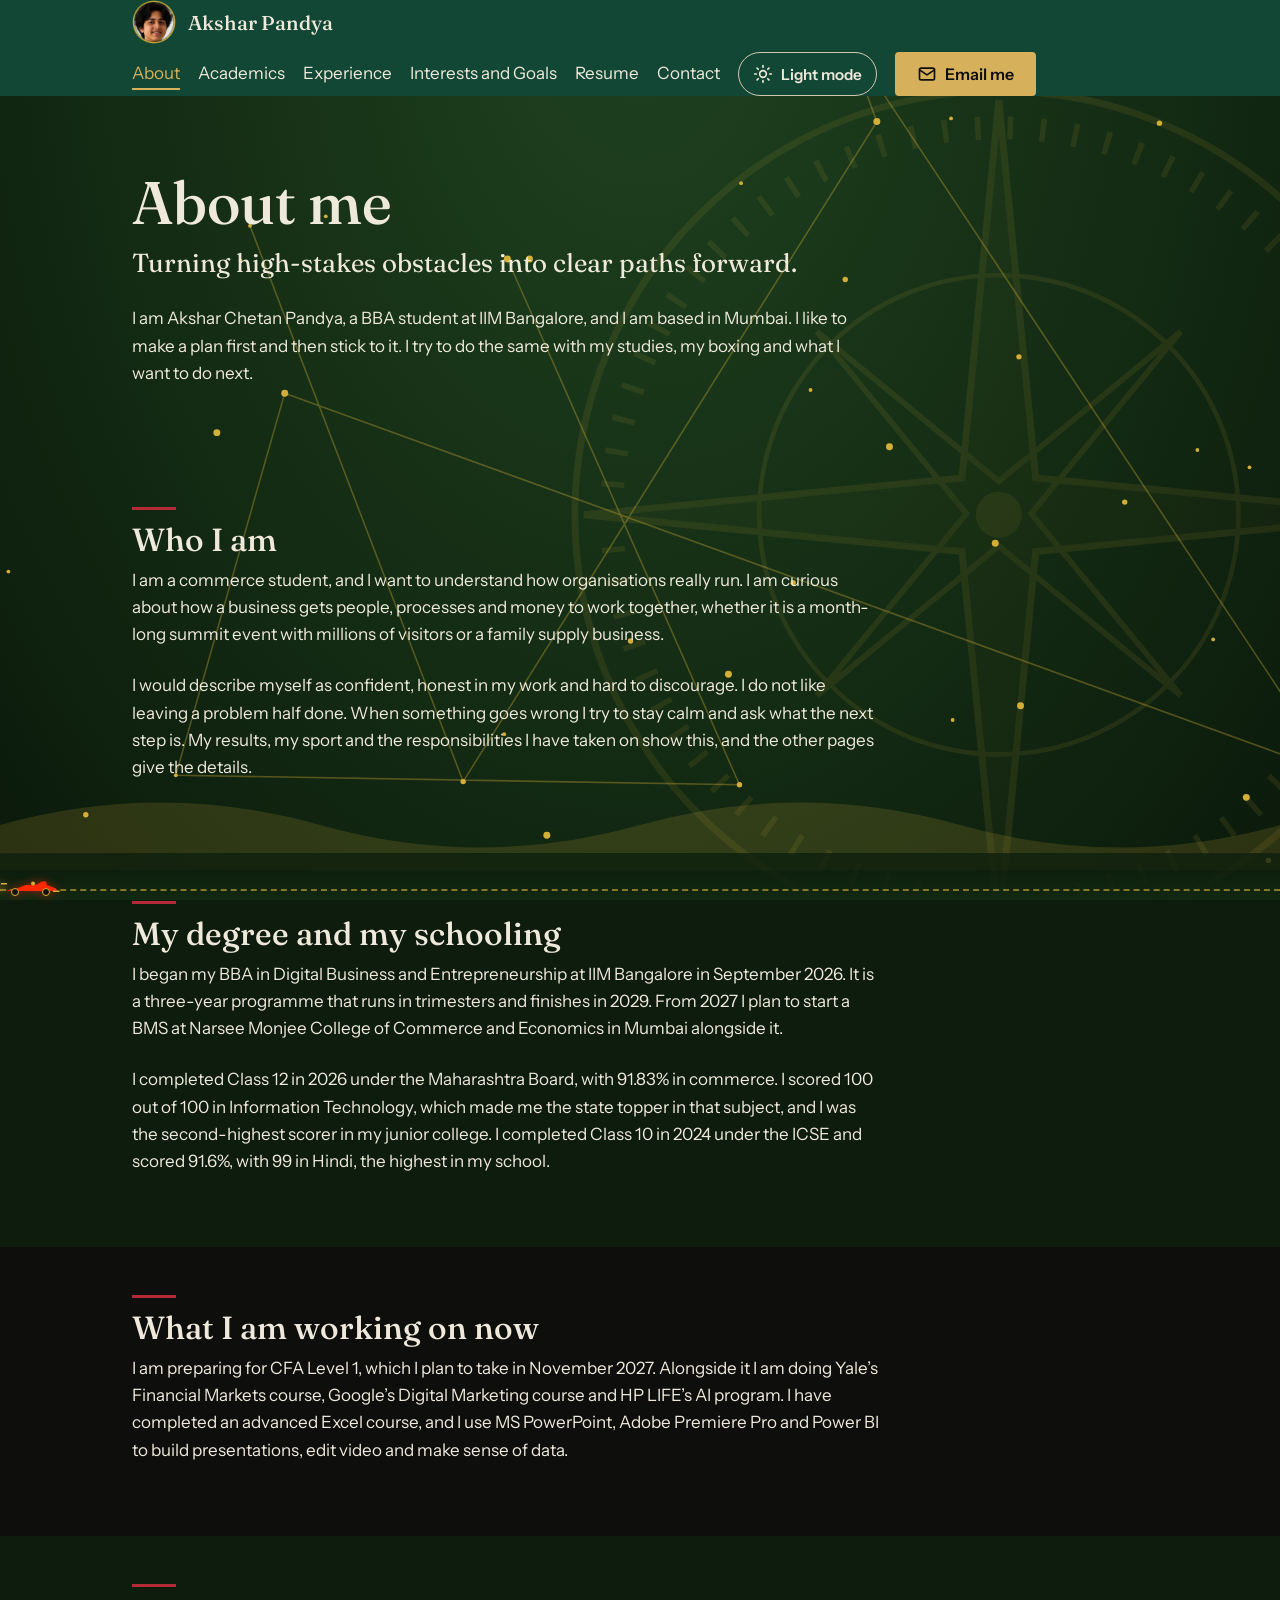
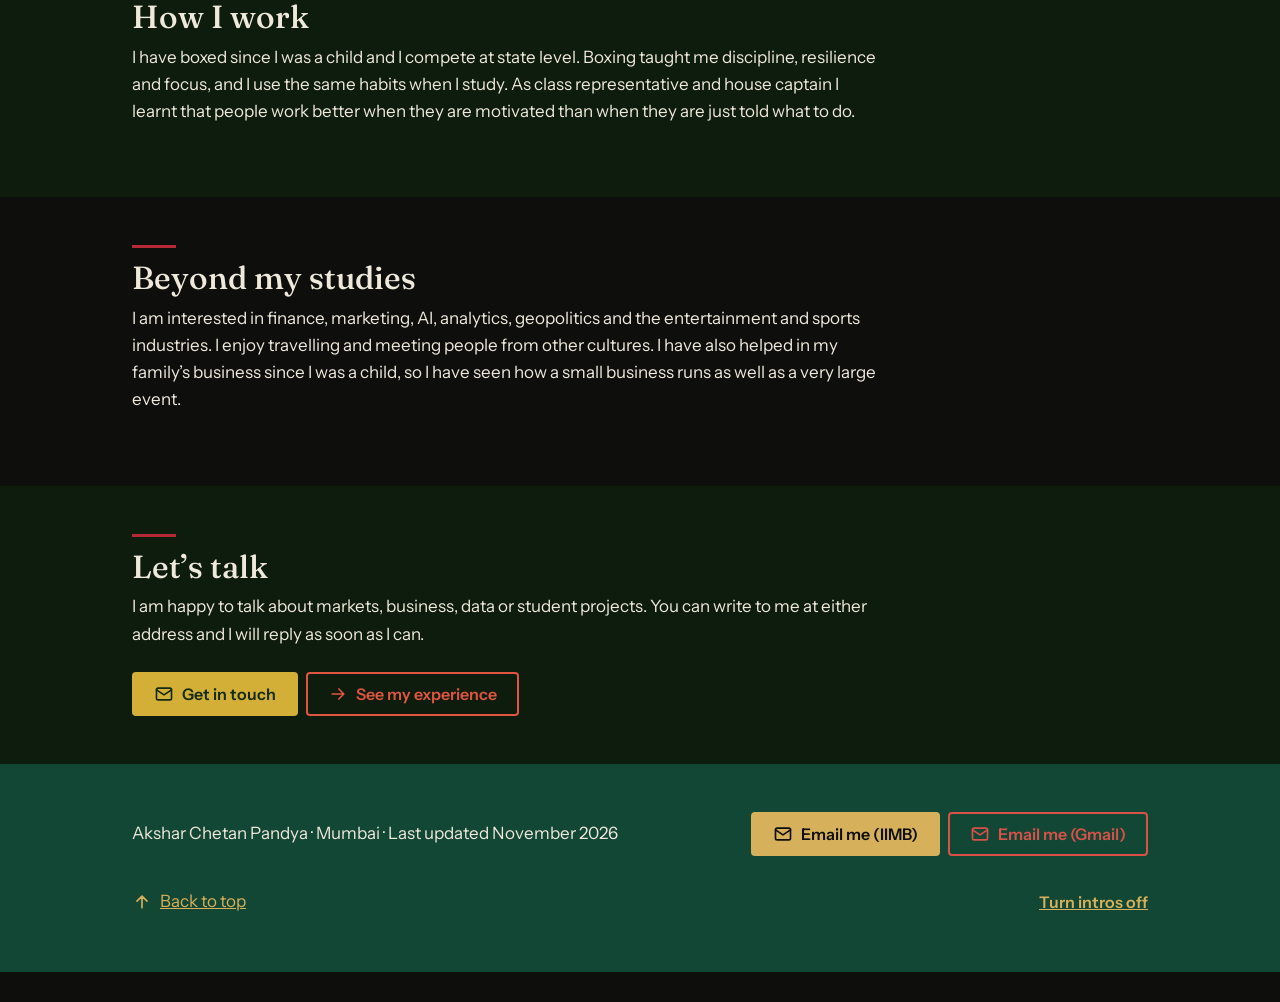
==== commit cf9b250a: "Add files via upload" ====
--- a/about.html
+++ b/about.html
@@ -204,54 +204,54 @@
               stroke-width="1"
               stroke-opacity=".35"
             />
-            <circle class="st" style="--d: 0s" cx="253" cy="143" r="1.2" fill="#d4af37" />
-            <circle class="st" style="--d: 0.4s" cx="388" cy="495" r="1.7" fill="#d4af37" />
-            <circle class="st" style="--d: 0.8s" cx="650" cy="77" r="2.2" fill="#d4af37" />
-            <circle class="st" style="--d: 1.2s" cx="630" cy="23" r="1.2" fill="#d4af37" />
-            <circle class="st" style="--d: 1.6s" cx="940" cy="490" r="1.7" fill="#d4af37" />
-            <circle class="st" style="--d: 2s" cx="275" cy="249" r="2.2" fill="#d4af37" />
-            <circle class="st" style="--d: 2.4s" cx="206" cy="491" r="1.2" fill="#d4af37" />
-            <circle class="st" style="--d: 0s" cx="563" cy="497" r="1.7" fill="#d4af37" />
-            <circle class="st" style="--d: 0.4s" cx="416" cy="164" r="2.2" fill="#d4af37" />
-            <circle class="st" style="--d: 0.8s" cx="247" cy="165" r="1.2" fill="#d4af37" />
-            <circle class="st" style="--d: 1.2s" cx="898" cy="545" r="1.7" fill="#d4af37" />
-            <circle class="st" style="--d: 1.6s" cx="409" cy="25" r="2.2" fill="#d4af37" />
-            <circle class="st" style="--d: 2s" cx="697" cy="75" r="1.2" fill="#d4af37" />
-            <circle class="st" style="--d: 2.4s" cx="173" cy="53" r="1.7" fill="#d4af37" />
-            <circle class="st" style="--d: 0s" cx="318" cy="41" r="2.2" fill="#d4af37" />
-            <circle class="st" style="--d: 0.4s" cx="853" cy="285" r="1.2" fill="#d4af37" />
-            <circle class="st" style="--d: 0.8s" cx="494" cy="406" r="1.7" fill="#d4af37" />
-            <circle class="st" style="--d: 1.2s" cx="741" cy="447" r="2.2" fill="#d4af37" />
-            <circle class="st" style="--d: 1.6s" cx="414" cy="465" r="1.2" fill="#d4af37" />
-            <circle class="st" style="--d: 2s" cx="968" cy="147" r="1.7" fill="#d4af37" />
-            <circle class="st" style="--d: 2.4s" cx="909" cy="384" r="2.2" fill="#d4af37" />
-            <circle class="st" style="--d: 0s" cx="109" cy="46" r="1.2" fill="#d4af37" />
-            <circle class="st" style="--d: 0.4s" cx="149" cy="516" r="1.7" fill="#d4af37" />
-            <circle class="st" style="--d: 0.8s" cx="232" cy="274" r="2.2" fill="#d4af37" />
-            <circle class="st" style="--d: 1.2s" cx="698" cy="456" r="1.2" fill="#d4af37" />
-            <circle class="st" style="--d: 1.6s" cx="807" cy="318" r="1.7" fill="#d4af37" />
-            <circle class="st" style="--d: 2s" cx="441" cy="529" r="2.2" fill="#d4af37" />
-            <circle class="st" style="--d: 2.4s" cx="863" cy="405" r="1.2" fill="#d4af37" />
-            <circle class="st" style="--d: 0s" cx="597" cy="369" r="1.7" fill="#d4af37" />
-            <circle class="st" style="--d: 0.4s" cx="556" cy="427" r="2.2" fill="#d4af37" />
-            <circle class="st" style="--d: 0.8s" cx="608" cy="247" r="1.2" fill="#d4af37" />
-            <circle class="st" style="--d: 1.2s" cx="935" cy="354" r="1.7" fill="#d4af37" />
-            <circle class="st" style="--d: 1.6s" cx="708" cy="39" r="2.2" fill="#d4af37" />
-            <circle class="st" style="--d: 2s" cx="886" cy="296" r="1.2" fill="#d4af37" />
-            <circle class="st" style="--d: 2.4s" cx="630" cy="177" r="1.7" fill="#d4af37" />
-            <circle class="st" style="--d: 0s" cx="725" cy="344" r="2.2" fill="#d4af37" />
-            <circle class="st" style="--d: 0.4s" cx="564" cy="116" r="1.2" fill="#d4af37" />
-            <circle class="st" style="--d: 0.8s" cx="740" cy="226" r="1.7" fill="#d4af37" />
-            <circle class="st" style="--d: 1.2s" cx="658" cy="283" r="2.2" fill="#d4af37" />
-            <circle class="st" style="--d: 1.6s" cx="301" cy="137" r="1.2" fill="#d4af37" />
-            <circle class="st" style="--d: 2s" cx="74" cy="503" r="1.7" fill="#d4af37" />
-            <circle class="st" style="--d: 2.4s" cx="884" cy="505" r="2.2" fill="#d4af37" />
-            <circle class="st" style="--d: 0s" cx="100" cy="362" r="1.2" fill="#d4af37" />
-            <circle class="st" style="--d: 0.4s" cx="829" cy="78" r="1.7" fill="#d4af37" />
-            <circle class="st" style="--d: 0.8s" cx="430" cy="164" r="2.2" fill="#d4af37" />
-            <circle class="st" style="--d: 1.2s" cx="30" cy="310" r="1.2" fill="#d4af37" />
+            <circle class="st v1" cx="253" cy="143" r="1.2" fill="#d4af37" />
+            <circle class="st v2" cx="388" cy="495" r="1.7" fill="#d4af37" />
+            <circle class="st v3" cx="650" cy="77" r="2.2" fill="#d4af37" />
+            <circle class="st v4" cx="630" cy="23" r="1.2" fill="#d4af37" />
+            <circle class="st v5" cx="940" cy="490" r="1.7" fill="#d4af37" />
+            <circle class="st v6" cx="275" cy="249" r="2.2" fill="#d4af37" />
+            <circle class="st v7" cx="206" cy="491" r="1.2" fill="#d4af37" />
+            <circle class="st v1" cx="563" cy="497" r="1.7" fill="#d4af37" />
+            <circle class="st v2" cx="416" cy="164" r="2.2" fill="#d4af37" />
+            <circle class="st v3" cx="247" cy="165" r="1.2" fill="#d4af37" />
+            <circle class="st v4" cx="898" cy="545" r="1.7" fill="#d4af37" />
+            <circle class="st v5" cx="409" cy="25" r="2.2" fill="#d4af37" />
+            <circle class="st v6" cx="697" cy="75" r="1.2" fill="#d4af37" />
+            <circle class="st v7" cx="173" cy="53" r="1.7" fill="#d4af37" />
+            <circle class="st v1" cx="318" cy="41" r="2.2" fill="#d4af37" />
+            <circle class="st v2" cx="853" cy="285" r="1.2" fill="#d4af37" />
+            <circle class="st v3" cx="494" cy="406" r="1.7" fill="#d4af37" />
+            <circle class="st v4" cx="741" cy="447" r="2.2" fill="#d4af37" />
+            <circle class="st v5" cx="414" cy="465" r="1.2" fill="#d4af37" />
+            <circle class="st v6" cx="968" cy="147" r="1.7" fill="#d4af37" />
+            <circle class="st v7" cx="909" cy="384" r="2.2" fill="#d4af37" />
+            <circle class="st v1" cx="109" cy="46" r="1.2" fill="#d4af37" />
+            <circle class="st v2" cx="149" cy="516" r="1.7" fill="#d4af37" />
+            <circle class="st v3" cx="232" cy="274" r="2.2" fill="#d4af37" />
+            <circle class="st v4" cx="698" cy="456" r="1.2" fill="#d4af37" />
+            <circle class="st v5" cx="807" cy="318" r="1.7" fill="#d4af37" />
+            <circle class="st v6" cx="441" cy="529" r="2.2" fill="#d4af37" />
+            <circle class="st v7" cx="863" cy="405" r="1.2" fill="#d4af37" />
+            <circle class="st v1" cx="597" cy="369" r="1.7" fill="#d4af37" />
+            <circle class="st v2" cx="556" cy="427" r="2.2" fill="#d4af37" />
+            <circle class="st v3" cx="608" cy="247" r="1.2" fill="#d4af37" />
+            <circle class="st v4" cx="935" cy="354" r="1.7" fill="#d4af37" />
+            <circle class="st v5" cx="708" cy="39" r="2.2" fill="#d4af37" />
+            <circle class="st v6" cx="886" cy="296" r="1.2" fill="#d4af37" />
+            <circle class="st v7" cx="630" cy="177" r="1.7" fill="#d4af37" />
+            <circle class="st v1" cx="725" cy="344" r="2.2" fill="#d4af37" />
+            <circle class="st v2" cx="564" cy="116" r="1.2" fill="#d4af37" />
+            <circle class="st v3" cx="740" cy="226" r="1.7" fill="#d4af37" />
+            <circle class="st v4" cx="658" cy="283" r="2.2" fill="#d4af37" />
+            <circle class="st v5" cx="301" cy="137" r="1.2" fill="#d4af37" />
+            <circle class="st v6" cx="74" cy="503" r="1.7" fill="#d4af37" />
+            <circle class="st v7" cx="884" cy="505" r="2.2" fill="#d4af37" />
+            <circle class="st v1" cx="100" cy="362" r="1.2" fill="#d4af37" />
+            <circle class="st v2" cx="829" cy="78" r="1.7" fill="#d4af37" />
+            <circle class="st v3" cx="430" cy="164" r="2.2" fill="#d4af37" />
+            <circle class="st v4" cx="30" cy="310" r="1.2" fill="#d4af37" />
           </svg>
-          <svg class="astro" viewBox="0 0 200 200" style="color: #d4af37">
+          <svg class="astro v8" viewBox="0 0 200 200">
             <g class="rotor"><use href="#rose" /></g>
             <path d="M100 0 106 14H94Z" fill="#d4af37" />
           </svg>
@@ -270,54 +270,54 @@
             stroke-width="1"
             stroke-opacity=".35"
           />
-          <circle class="st" style="--d: 0s" cx="253" cy="143" r="1.2" fill="#d4af37" />
-          <circle class="st" style="--d: 0.4s" cx="388" cy="495" r="1.7" fill="#d4af37" />
-          <circle class="st" style="--d: 0.8s" cx="650" cy="77" r="2.2" fill="#d4af37" />
-          <circle class="st" style="--d: 1.2s" cx="630" cy="23" r="1.2" fill="#d4af37" />
-          <circle class="st" style="--d: 1.6s" cx="940" cy="490" r="1.7" fill="#d4af37" />
-          <circle class="st" style="--d: 2s" cx="275" cy="249" r="2.2" fill="#d4af37" />
-          <circle class="st" style="--d: 2.4s" cx="206" cy="491" r="1.2" fill="#d4af37" />
-          <circle class="st" style="--d: 0s" cx="563" cy="497" r="1.7" fill="#d4af37" />
-          <circle class="st" style="--d: 0.4s" cx="416" cy="164" r="2.2" fill="#d4af37" />
-          <circle class="st" style="--d: 0.8s" cx="247" cy="165" r="1.2" fill="#d4af37" />
-          <circle class="st" style="--d: 1.2s" cx="898" cy="545" r="1.7" fill="#d4af37" />
-          <circle class="st" style="--d: 1.6s" cx="409" cy="25" r="2.2" fill="#d4af37" />
-          <circle class="st" style="--d: 2s" cx="697" cy="75" r="1.2" fill="#d4af37" />
-          <circle class="st" style="--d: 2.4s" cx="173" cy="53" r="1.7" fill="#d4af37" />
-          <circle class="st" style="--d: 0s" cx="318" cy="41" r="2.2" fill="#d4af37" />
-          <circle class="st" style="--d: 0.4s" cx="853" cy="285" r="1.2" fill="#d4af37" />
-          <circle class="st" style="--d: 0.8s" cx="494" cy="406" r="1.7" fill="#d4af37" />
-          <circle class="st" style="--d: 1.2s" cx="741" cy="447" r="2.2" fill="#d4af37" />
-          <circle class="st" style="--d: 1.6s" cx="414" cy="465" r="1.2" fill="#d4af37" />
-          <circle class="st" style="--d: 2s" cx="968" cy="147" r="1.7" fill="#d4af37" />
-          <circle class="st" style="--d: 2.4s" cx="909" cy="384" r="2.2" fill="#d4af37" />
-          <circle class="st" style="--d: 0s" cx="109" cy="46" r="1.2" fill="#d4af37" />
-          <circle class="st" style="--d: 0.4s" cx="149" cy="516" r="1.7" fill="#d4af37" />
-          <circle class="st" style="--d: 0.8s" cx="232" cy="274" r="2.2" fill="#d4af37" />
-          <circle class="st" style="--d: 1.2s" cx="698" cy="456" r="1.2" fill="#d4af37" />
-          <circle class="st" style="--d: 1.6s" cx="807" cy="318" r="1.7" fill="#d4af37" />
-          <circle class="st" style="--d: 2s" cx="441" cy="529" r="2.2" fill="#d4af37" />
-          <circle class="st" style="--d: 2.4s" cx="863" cy="405" r="1.2" fill="#d4af37" />
-          <circle class="st" style="--d: 0s" cx="597" cy="369" r="1.7" fill="#d4af37" />
-          <circle class="st" style="--d: 0.4s" cx="556" cy="427" r="2.2" fill="#d4af37" />
-          <circle class="st" style="--d: 0.8s" cx="608" cy="247" r="1.2" fill="#d4af37" />
-          <circle class="st" style="--d: 1.2s" cx="935" cy="354" r="1.7" fill="#d4af37" />
-          <circle class="st" style="--d: 1.6s" cx="708" cy="39" r="2.2" fill="#d4af37" />
-          <circle class="st" style="--d: 2s" cx="886" cy="296" r="1.2" fill="#d4af37" />
-          <circle class="st" style="--d: 2.4s" cx="630" cy="177" r="1.7" fill="#d4af37" />
-          <circle class="st" style="--d: 0s" cx="725" cy="344" r="2.2" fill="#d4af37" />
-          <circle class="st" style="--d: 0.4s" cx="564" cy="116" r="1.2" fill="#d4af37" />
-          <circle class="st" style="--d: 0.8s" cx="740" cy="226" r="1.7" fill="#d4af37" />
-          <circle class="st" style="--d: 1.2s" cx="658" cy="283" r="2.2" fill="#d4af37" />
-          <circle class="st" style="--d: 1.6s" cx="301" cy="137" r="1.2" fill="#d4af37" />
-          <circle class="st" style="--d: 2s" cx="74" cy="503" r="1.7" fill="#d4af37" />
-          <circle class="st" style="--d: 2.4s" cx="884" cy="505" r="2.2" fill="#d4af37" />
-          <circle class="st" style="--d: 0s" cx="100" cy="362" r="1.2" fill="#d4af37" />
-          <circle class="st" style="--d: 0.4s" cx="829" cy="78" r="1.7" fill="#d4af37" />
-          <circle class="st" style="--d: 0.8s" cx="430" cy="164" r="2.2" fill="#d4af37" />
-          <circle class="st" style="--d: 1.2s" cx="30" cy="310" r="1.2" fill="#d4af37" />
+          <circle class="st v1" cx="253" cy="143" r="1.2" fill="#d4af37" />
+          <circle class="st v2" cx="388" cy="495" r="1.7" fill="#d4af37" />
+          <circle class="st v3" cx="650" cy="77" r="2.2" fill="#d4af37" />
+          <circle class="st v4" cx="630" cy="23" r="1.2" fill="#d4af37" />
+          <circle class="st v5" cx="940" cy="490" r="1.7" fill="#d4af37" />
+          <circle class="st v6" cx="275" cy="249" r="2.2" fill="#d4af37" />
+          <circle class="st v7" cx="206" cy="491" r="1.2" fill="#d4af37" />
+          <circle class="st v1" cx="563" cy="497" r="1.7" fill="#d4af37" />
+          <circle class="st v2" cx="416" cy="164" r="2.2" fill="#d4af37" />
+          <circle class="st v3" cx="247" cy="165" r="1.2" fill="#d4af37" />
+          <circle class="st v4" cx="898" cy="545" r="1.7" fill="#d4af37" />
+          <circle class="st v5" cx="409" cy="25" r="2.2" fill="#d4af37" />
+          <circle class="st v6" cx="697" cy="75" r="1.2" fill="#d4af37" />
+          <circle class="st v7" cx="173" cy="53" r="1.7" fill="#d4af37" />
+          <circle class="st v1" cx="318" cy="41" r="2.2" fill="#d4af37" />
+          <circle class="st v2" cx="853" cy="285" r="1.2" fill="#d4af37" />
+          <circle class="st v3" cx="494" cy="406" r="1.7" fill="#d4af37" />
+          <circle class="st v4" cx="741" cy="447" r="2.2" fill="#d4af37" />
+          <circle class="st v5" cx="414" cy="465" r="1.2" fill="#d4af37" />
+          <circle class="st v6" cx="968" cy="147" r="1.7" fill="#d4af37" />
+          <circle class="st v7" cx="909" cy="384" r="2.2" fill="#d4af37" />
+          <circle class="st v1" cx="109" cy="46" r="1.2" fill="#d4af37" />
+          <circle class="st v2" cx="149" cy="516" r="1.7" fill="#d4af37" />
+          <circle class="st v3" cx="232" cy="274" r="2.2" fill="#d4af37" />
+          <circle class="st v4" cx="698" cy="456" r="1.2" fill="#d4af37" />
+          <circle class="st v5" cx="807" cy="318" r="1.7" fill="#d4af37" />
+          <circle class="st v6" cx="441" cy="529" r="2.2" fill="#d4af37" />
+          <circle class="st v7" cx="863" cy="405" r="1.2" fill="#d4af37" />
+          <circle class="st v1" cx="597" cy="369" r="1.7" fill="#d4af37" />
+          <circle class="st v2" cx="556" cy="427" r="2.2" fill="#d4af37" />
+          <circle class="st v3" cx="608" cy="247" r="1.2" fill="#d4af37" />
+          <circle class="st v4" cx="935" cy="354" r="1.7" fill="#d4af37" />
+          <circle class="st v5" cx="708" cy="39" r="2.2" fill="#d4af37" />
+          <circle class="st v6" cx="886" cy="296" r="1.2" fill="#d4af37" />
+          <circle class="st v7" cx="630" cy="177" r="1.7" fill="#d4af37" />
+          <circle class="st v1" cx="725" cy="344" r="2.2" fill="#d4af37" />
+          <circle class="st v2" cx="564" cy="116" r="1.2" fill="#d4af37" />
+          <circle class="st v3" cx="740" cy="226" r="1.7" fill="#d4af37" />
+          <circle class="st v4" cx="658" cy="283" r="2.2" fill="#d4af37" />
+          <circle class="st v5" cx="301" cy="137" r="1.2" fill="#d4af37" />
+          <circle class="st v6" cx="74" cy="503" r="1.7" fill="#d4af37" />
+          <circle class="st v7" cx="884" cy="505" r="2.2" fill="#d4af37" />
+          <circle class="st v1" cx="100" cy="362" r="1.2" fill="#d4af37" />
+          <circle class="st v2" cx="829" cy="78" r="1.7" fill="#d4af37" />
+          <circle class="st v3" cx="430" cy="164" r="2.2" fill="#d4af37" />
+          <circle class="st v4" cx="30" cy="310" r="1.2" fill="#d4af37" />
         </svg>
-        <svg class="bg-rose" viewBox="0 0 200 200" style="color: #d4af37"><use href="#rose" /></svg>
+        <svg class="bg-rose v8" viewBox="0 0 200 200"><use href="#rose" /></svg>
         <svg class="waves" viewBox="0 0 800 60" preserveAspectRatio="none">
           <path d="M0 30Q50 0 100 30T200 30T300 30T400 30T500 30T600 30T700 30T800 30V60H0Z" fill="#d4af37" />
         </svg>
@@ -336,9 +336,7 @@
             <h1>About me</h1>
             <p class="lead">Turning high-stakes obstacles into clear paths forward.</p>
             <p>
-              I am Akshar Chetan Pandya, a BBA student at IIM Bangalore, and I am based in Mumbai. I like to
-              plan carefully and then work steadily towards the plan. That is how I approach my studies, my
-              sport and my career.
+              I am Akshar Chetan Pandya, a BBA student at IIM Bangalore, and I am based in Mumbai. I like to make a plan first and then stick to it. I try to do the same with my studies, my boxing and what I want to do next.
             </p>
           </div>
         </section>
@@ -351,8 +349,7 @@
               month-long summit event with millions of visitors or a family supply business.
             </p>
             <p>
-              I would describe myself as confident, honest in my work and hard to discourage. I do not like to
-              give up on a problem, and I try to stay calm and work out the next step. My results, my sport
+              I would describe myself as confident, honest in my work and hard to discourage. I do not like leaving a problem half done. When something goes wrong I try to stay calm and ask what the next step is. My results, my sport
               and the responsibilities I have taken on show this, and the other pages give the details.
             </p>
           </div>
@@ -388,8 +385,7 @@
           <div class="wrap">
             <h2>How I work</h2>
             <p>
-              I have boxed since I was a child and I compete at state level. It taught me discipline,
-              resilience and focus, and I use the same habits in my studies. As class representative and house
+              I have boxed since I was a child and I compete at state level. Boxing taught me discipline, resilience and focus, and I use the same habits when I study. As class representative and house
               captain I learnt that people work better when they are motivated than when they are just told
               what to do.
             </p>
--- a/style.css
+++ b/style.css
@@ -330,13 +330,16 @@
   grid-area: 1 / 1;
   color: var(--accent);
   opacity: 0;
-  animation: cycle 9s infinite backwards;
+  animation: cycle 16s infinite;
 }
 .rot b:nth-child(2) {
-  animation-delay: 3s;
+  animation-delay: 4s;
 }
 .rot b:nth-child(3) {
-  animation-delay: 6s;
+  animation-delay: 8s;
+}
+.rot b:nth-child(4) {
+  animation-delay: 12s;
 }
 
 /* photo fills the box exactly */
@@ -768,6 +771,26 @@
   font-size: 0.95rem;
   line-height: 1.5;
 }
+#resume .resume-header {
+  display: flex;
+  align-items: flex-start;
+  justify-content: space-between;
+  gap: var(--s3);
+}
+#resume .resume-header > div {
+  min-width: 0;
+  flex: 1;
+}
+#resume .resume-photo {
+  flex: 0 0 112px;
+  width: 112px;
+  height: 132px;
+  border: 1px solid #c9c4b9;
+  border-radius: 2px;
+  object-fit: cover;
+  object-position: center top;
+  filter: saturate(0.95);
+}
 #resume h2 {
   margin: 0 0 4px;
   color: var(--ink);
@@ -791,6 +814,19 @@
 }
 #resume a {
   color: var(--ink);
+}
+@media (max-width: 699px) {
+  #resume .resume-header {
+    gap: 16px;
+  }
+  #resume .resume-photo {
+    flex-basis: 88px;
+    width: 88px;
+    height: 104px;
+  }
+  #resume h2 {
+    font-size: 1.45rem;
+  }
 }
 
 /* footer */
@@ -966,15 +1002,14 @@
 }
 @keyframes cycle {
   0% {
-    opacity: 0;
-    transform: translateY(8px);
-  }
-  4%,
-  30% {
     opacity: 1;
     transform: none;
   }
-  34%,
+  22% {
+    opacity: 1;
+    transform: none;
+  }
+  25%,
   100% {
     opacity: 0;
     transform: translateY(-8px);
@@ -1168,16 +1203,7 @@
 
 /* stock-style ticker at the top of every page */
 .tape {
-  overflow: hidden;
-  border-bottom: 1px solid #d4af3744;
-  background: #0b190b;
-  font:
-    600 0.78rem/1 ui-monospace,
-    SFMono-Regular,
-    Menlo,
-    Consolas,
-    monospace;
-  letter-spacing: 0.04em;
+  display: none !important;
 }
 .tape div {
   display: flex;
@@ -1765,6 +1791,14 @@
     font-size: 10pt;
     line-height: 1.35;
   }
+  #resume .resume-header {
+    gap: 16pt;
+  }
+  #resume .resume-photo {
+    flex-basis: 86pt;
+    width: 86pt;
+    height: 104pt;
+  }
   #resume h2 {
     font-size: 20pt;
   }
@@ -2188,82 +2222,250 @@
   }
 }
 
-/* odyssey voyage intro (interests and goals pages) */
+/* full-page cinematic voyage intro (interests and goals page) */
 .voyage {
   position: fixed;
   inset: 0;
-  z-index: 100;
+  z-index: 9999;
+  isolation: isolate;
   overflow: hidden;
   background: #06120d;
-  animation:
-    dissolve 1s 4.2s forwards,
-    gone 0s 5.2s forwards;
-}
-.v-scene {
+  opacity: 1;
+  transform: scale(1);
+  transition:
+    opacity 1.2s cubic-bezier(0.16, 1, 0.3, 1),
+    transform 1.2s cubic-bezier(0.16, 1, 0.3, 1),
+    visibility 0s linear 1.2s;
+}
+.voyage::before,
+.voyage::after {
+  position: absolute;
+  z-index: 2;
+  content: "";
+  pointer-events: none;
+}
+.voyage::before {
+  inset: 0;
+  background:
+    linear-gradient(180deg, #06120d55 0%, transparent 28%, transparent 65%, #06120dd9 100%),
+    linear-gradient(90deg, #06120d99 0%, transparent 30%, transparent 70%, #06120d66 100%);
+}
+.voyage::after {
+  inset: 10px;
+  border: 1px solid #d4af3733;
+  box-shadow: inset 0 0 80px #06120d66;
+}
+.v-bg,
+.v-photo {
   position: absolute;
   inset: 0;
   width: 100%;
   height: 100%;
+  max-width: none;
+  object-fit: cover;
+  object-position: center;
+}
+.v-bg {
+  filter: blur(24px) brightness(0.48) saturate(0.8);
+  transform: scale(1.08);
+  opacity: 0.9;
+}
+.v-photo {
+  z-index: 1;
+  filter: saturate(0.9) contrast(1.03) brightness(0.82);
+  transform: scale(1.02);
+  animation: voyageZoom 9s cubic-bezier(0.16, 1, 0.3, 1) both;
+}
+.v-dust {
+  position: absolute;
+  z-index: 3;
+  inset: 0;
+  pointer-events: none;
+  background:
+    radial-gradient(circle, #f6d98a 0 1.5px, transparent 2px) 0 0 / 90px 120px,
+    radial-gradient(circle, #f6d98acc 0 1px, transparent 1.5px) 30px 50px / 60px 80px;
+  mix-blend-mode: screen;
   opacity: 0;
   animation:
-    fadein 1s forwards,
-    push 5.2s linear forwards;
-}
-.sun {
-  animation: sunglow 3s ease-in-out infinite;
-  transform-box: fill-box;
-  transform-origin: center;
-}
-.swell {
-  animation: sway 4s ease-in-out infinite alternate;
+    fadein 1.6s 0.45s forwards,
+    dust 9s linear infinite;
+}
+.v-constellations {
+  position: absolute;
+  z-index: 3;
+  inset: 0;
+  width: 100%;
+  height: 100%;
+  pointer-events: none;
+  opacity: 0;
+  animation: fadein 1.4s 0.7s forwards;
+}
+.v-constellations line {
+  stroke: #f2d98c;
+  stroke-width: 0.8;
+  stroke-opacity: 0.62;
+  stroke-dasharray: 7 11;
+  animation: constellationDrift 8s ease-in-out infinite alternate;
+}
+.v-constellations circle {
+  fill: #fff1b3;
+  filter: drop-shadow(0 0 5px #d4af37);
+  animation: starPulse 2.8s ease-in-out infinite alternate;
+}
+.v-particles {
+  position: absolute;
+  z-index: 4;
+  inset: 0;
+  pointer-events: none;
+}
+.v-particles i {
+  position: absolute;
+  left: var(--x);
+  top: var(--y);
+  width: var(--size);
+  aspect-ratio: 1;
+  border-radius: 50%;
+  background: #fff0b0;
+  box-shadow: 0 0 12px 2px #d4af37aa;
+  opacity: 0;
+  animation: particleFloat var(--duration) var(--delay) ease-in-out infinite;
+}
+.v-copy {
+  position: absolute;
+  z-index: 5;
+  top: 50%;
+  left: 50%;
+  width: min(92vw, 980px);
+  transform: translate(-50%, -36%);
+  text-align: center;
+  color: #fff1c7;
+}
+.v-kicker,
+.v-subtitle,
+.v-progress {
+  font-family: var(--body);
+  letter-spacing: 0.32em;
+  text-transform: uppercase;
+}
+.v-kicker {
+  margin: 0 0 20px;
+  color: #ecd58a;
+  font-size: clamp(0.65rem, 1.25vw, 0.9rem);
+  opacity: 0;
+  animation: voyageRise 1s 0.9s cubic-bezier(0.16, 1, 0.3, 1) forwards;
 }
 .v-title {
-  position: absolute;
-  inset: 0;
-  display: grid;
-  place-content: center;
   margin: 0;
-  max-width: none;
-  text-align: center;
-  color: #f1d27a;
-  font: 600 clamp(1.8rem, 6vw, 4.4rem) var(--head);
-  letter-spacing: 0.3em;
+  color: #f6df9f;
+  font-family: var(--head);
+  font-size: clamp(2.2rem, 7.5vw, 7rem);
+  font-weight: 500;
+  line-height: 0.98;
+  letter-spacing: 0.05em;
   text-shadow:
-    0 0 24px #d4af37,
-    0 0 60px #d4af3788;
-  opacity: 0;
-  animation: title 3s 1.1s ease-out forwards;
-}
-@keyframes push {
-  to {
-    transform: scale(1.1);
-  }
-}
-@keyframes sunglow {
-  50% {
-    transform: scale(1.08);
-    opacity: 0.85;
-  }
-}
-@keyframes sway {
-  to {
-    transform: translateX(-24px);
-  }
-}
-@keyframes title {
-  from {
-    opacity: 0;
-    letter-spacing: 0.7em;
-    filter: blur(8px);
-  }
-  30% {
-    opacity: 1;
-    letter-spacing: 0.3em;
-    filter: none;
-  }
-  to {
-    opacity: 1;
-    letter-spacing: 0.3em;
+    0 0 8px #d4af37cc,
+    0 0 34px #d4af3788,
+    0 3px 18px #06120ddd;
+  opacity: 0;
+  animation: titleReveal 2.2s 0.45s cubic-bezier(0.16, 1, 0.3, 1) forwards;
+}
+.v-subtitle {
+  max-width: 58ch;
+  margin: 24px auto 0;
+  color: #f7eac8cc;
+  font-size: clamp(0.65rem, 1.25vw, 0.85rem);
+  line-height: 1.8;
+  opacity: 0;
+  animation: voyageRise 1.2s 1.35s cubic-bezier(0.16, 1, 0.3, 1) forwards;
+}
+.v-progress {
+  position: absolute;
+  z-index: 5;
+  left: var(--edge);
+  bottom: var(--edge);
+  margin: 0;
+  color: #f6df9fbb;
+  font-size: 0.68rem;
+  opacity: 0;
+  animation: voyageRise 1s 1.9s forwards;
+}
+.voyage .skip-intro {
+  z-index: 6;
+  right: var(--edge);
+  bottom: var(--edge);
+  display: inline-flex;
+  align-items: center;
+  gap: 12px;
+  min-height: 48px;
+  padding: 0 18px 0 20px;
+  border: 1px solid #f0d984aa;
+  border-radius: 999px;
+  background: #132a1388;
+  box-shadow: inset 0 1px #fff5c433, 0 8px 30px #06120d88;
+  backdrop-filter: blur(12px);
+  color: #f8e5a1;
+  font: 600 0.85rem var(--body);
+  letter-spacing: 0.11em;
+  text-transform: uppercase;
+  cursor: pointer;
+  transition:
+    background 0.35s ease,
+    color 0.35s ease,
+    box-shadow 0.35s ease,
+    transform 0.35s ease;
+}
+.voyage .skip-intro::after {
+  width: 7px;
+  height: 7px;
+  border-top: 1px solid currentColor;
+  border-right: 1px solid currentColor;
+  content: "";
+  transform: rotate(45deg);
+}
+.voyage .skip-intro:hover,
+.voyage .skip-intro:focus-visible {
+  background: #d4af37ee;
+  box-shadow: 0 0 28px #d4af37aa, 0 8px 30px #06120d88;
+  color: #132a13;
+  transform: translateY(-2px);
+}
+.voyage.intro-done {
+  pointer-events: none;
+  opacity: 0;
+  visibility: hidden;
+  transform: scale(1.035);
+}
+@keyframes voyageZoom {
+  from { transform: scale(1.02); }
+  to { transform: scale(1.12); }
+}
+@keyframes voyageRise {
+  from { opacity: 0; transform: translateY(20px); }
+  to { opacity: 1; transform: translateY(0); }
+}
+@keyframes titleReveal {
+  from { opacity: 0; letter-spacing: 0.48em; transform: translateY(16px); }
+  to { opacity: 1; letter-spacing: 0.08em; transform: translateY(0); }
+}
+@keyframes constellationDrift {
+  from { transform: translate3d(-5px, 3px, 0); opacity: 0.45; }
+  to { transform: translate3d(5px, -3px, 0); opacity: 0.9; }
+}
+@keyframes starPulse {
+  from { opacity: 0.42; }
+  to { opacity: 1; }
+}
+@keyframes particleFloat {
+  0% { opacity: 0; transform: translate3d(0, 16px, 0) scale(0.7); }
+  25% { opacity: 0.8; }
+  75% { opacity: 0.45; }
+  100% { opacity: 0; transform: translate3d(var(--drift), -72px, 0) scale(1.15); }
+}
+@keyframes dust {
+  to {
+    background-position:
+      40px -240px,
+      -30px -160px;
   }
 }
 
@@ -2306,6 +2508,159 @@
   max-width: 34ch;
   margin: 0 auto;
   color: var(--muted);
+}
+
+/* "Market & Mindset" intro (experience page): navy and brushed copper */
+.market {
+  --navy: #0a1428;
+  --copper: #c27c45;
+  --copper-lt: #efb88a;
+  --ease: cubic-bezier(0.16, 1, 0.3, 1);
+  position: fixed;
+  inset: 0;
+  z-index: 9999;
+  display: grid;
+  place-items: center;
+  overflow: hidden;
+  background: radial-gradient(ellipse at 50% 42%, #16284a 0%, var(--navy) 62%, #050a15 100%);
+  animation: mk-out 0.7s 3.6s var(--ease) forwards;
+}
+.mk-globe {
+  position: absolute;
+  width: min(150vmin, 1200px);
+}
+
+.mk-earth {
+  position: absolute;
+  width: min(96vmin, 780px);
+  height: auto;
+  opacity: 0;
+  animation: mk-globe-in 1.6s 0.1s var(--ease) forwards;
+}
+.mk-orbit {
+  transform-origin: 200px 150px;
+  transform: rotate(-16deg);
+}
+.mk-ring,
+.mk-comet {
+  fill: none;
+  stroke: var(--copper);
+  stroke-width: 2.4;
+  filter: drop-shadow(0 0 5px var(--copper));
+}
+.mk-ring.thin {
+  stroke-width: 0.8;
+  opacity: 0.7;
+}
+.mk-comet {
+  stroke: var(--copper-lt);
+  stroke-width: 3.4;
+  stroke-linecap: round;
+  stroke-dasharray: 14 86;
+  animation: mk-run 3.4s linear infinite;
+}
+.mk-sparks {
+  position: absolute;
+  inset: 0;
+  background:
+    radial-gradient(circle, var(--copper-lt) 0 1px, transparent 1.6px) 0 0 / 130px 110px,
+    radial-gradient(circle, var(--copper) 0 1.2px, transparent 2px) 40px 60px / 170px 150px;
+  opacity: 0;
+  animation:
+    mk-spark-in 2s 0.4s forwards,
+    mk-float 10s linear infinite;
+}
+.mk-text {
+  position: relative;
+  padding: 0 var(--edge);
+  text-align: center;
+}
+.mk-head {
+  margin: 0;
+  color: var(--copper-lt);
+  font: 500 clamp(2rem, 7vw, 4.6rem) / 1.1 var(--head);
+  text-transform: uppercase;
+  text-shadow: 0 2px 30px #0a1428;
+  opacity: 0;
+  animation: mk-head 1.6s 0.5s var(--ease) forwards;
+}
+.mk-head::before {
+  display: none;
+}
+.mk-sub {
+  max-width: 34ch;
+  margin: var(--s2) auto 0;
+  color: #e6d3c0;
+  font-size: clamp(1rem, 2.4vw, 1.25rem);
+  text-shadow: 0 2px 20px #0a1428;
+  opacity: 0;
+  animation: mk-sub 1.2s 2s var(--ease) forwards;
+}
+.market .skip-intro {
+  border-color: var(--copper);
+  color: var(--copper-lt);
+  z-index: 3;
+}
+.market .skip-intro:hover,
+.market .skip-intro:focus-visible {
+  background: var(--copper);
+  color: var(--navy);
+}
+@keyframes mk-globe-in {
+  to {
+    opacity: 1;
+  }
+}
+@keyframes mk-run {
+  to {
+    stroke-dashoffset: -100;
+  }
+}
+@keyframes mk-spark-in {
+  to {
+    opacity: 0.35;
+  }
+}
+@keyframes mk-float {
+  to {
+    background-position:
+      60px -110px,
+      -20px -90px;
+  }
+}
+@keyframes mk-head {
+  from {
+    opacity: 0;
+    transform: scale(0.94);
+    letter-spacing: 0.04em;
+  }
+  to {
+    opacity: 1;
+    transform: scale(1);
+    letter-spacing: 0.1em;
+  }
+}
+@keyframes mk-sub {
+  from {
+    opacity: 0;
+    transform: translateY(10px);
+  }
+  to {
+    opacity: 1;
+    transform: none;
+  }
+}
+@keyframes mk-out {
+  to {
+    opacity: 0;
+    transform: translateY(-3%);
+    visibility: hidden;
+  }
+}
+@media (prefers-reduced-motion: reduce) {
+  .market {
+    display: none;
+  }
 }
 
 /* footer button that turns the intros on or off */
@@ -2321,11 +2676,108 @@
 }
 
 /* intros can be skipped, finished or switched off */
-[data-intro].intro-done,
-.no-intro [data-intro] {
+[data-intro].intro-done:not(.voyage),
+.no-intro [data-intro]:not(.voyage) {
   display: none;
+}
+.no-intro .voyage,
+.voyage.intro-done {
+  pointer-events: none;
+  opacity: 0;
+  visibility: hidden;
+  transform: scale(1.035);
 }
 .no-intro .scroll-in,
 .intro-skipped .scroll-in {
   animation: none;
 }
+
+/* values that used to be inline styles (animation delays, positions) */
+.v1 { --d: 0s; }
+.v2 { --d: 0.4s; }
+.v3 { --d: 0.8s; }
+.v4 { --d: 1.2s; }
+.v5 { --d: 1.6s; }
+.v6 { --d: 2s; }
+.v7 { --d: 2.4s; }
+.v8 { color: #d4af37; }
+.v9 { --t: 2.05s; }
+.v10 { --t: 2.3s; }
+.v11 { --a: 3deg; --h: 43px; --w: 11px; --r: 49vmin; --d: 2.22s; --c: #3fbf6a; }
+.v12 { --a: 15deg; --h: 32px; --w: 11px; --r: 28vmin; --d: 1.92s; --c: #3fbf6a; }
+.v13 { --a: 27deg; --h: 36px; --w: 11px; --r: 47vmin; --d: 1.92s; --c: #3fbf6a; }
+.v14 { --a: 36deg; --h: 20px; --w: 7px; --r: 39vmin; --d: 2.17s; --c: #d4af37; }
+.v15 { --a: 44deg; --h: 35px; --w: 10px; --r: 52vmin; --d: 2.03s; --c: #d4af37; }
+.v16 { --a: 58deg; --h: 35px; --w: 7px; --r: 48vmin; --d: 2.06s; --c: #3fbf6a; }
+.v17 { --a: 68deg; --h: 22px; --w: 8px; --r: 41vmin; --d: 1.86s; --c: #3fbf6a; }
+.v18 { --a: 85deg; --h: 30px; --w: 11px; --r: 48vmin; --d: 1.93s; --c: #3fbf6a; }
+.v19 { --a: 96deg; --h: 31px; --w: 7px; --r: 43vmin; --d: 1.88s; --c: #d4af37; }
+.v20 { --a: 108deg; --h: 29px; --w: 11px; --r: 51vmin; --d: 2.19s; --c: #d4af37; }
+.v21 { --a: 120deg; --h: 26px; --w: 8px; --r: 38vmin; --d: 1.97s; --c: #3fbf6a; }
+.v22 { --a: 129deg; --h: 28px; --w: 7px; --r: 49vmin; --d: 1.97s; --c: #3fbf6a; }
+.v23 { --a: 140deg; --h: 43px; --w: 7px; --r: 28vmin; --d: 1.93s; --c: #3fbf6a; }
+.v24 { --a: 159deg; --h: 28px; --w: 10px; --r: 35vmin; --d: 1.88s; --c: #d4af37; }
+.v25 { --a: 167deg; --h: 40px; --w: 9px; --r: 32vmin; --d: 1.88s; --c: #3fbf6a; }
+.v26 { --a: 176deg; --h: 29px; --w: 7px; --r: 26vmin; --d: 1.95s; --c: #3fbf6a; }
+.v27 { --a: 188deg; --h: 17px; --w: 10px; --r: 47vmin; --d: 2.04s; --c: #d4af37; }
+.v28 { --a: 208deg; --h: 22px; --w: 10px; --r: 38vmin; --d: 1.93s; --c: #d4af37; }
+.v29 { --a: 214deg; --h: 29px; --w: 10px; --r: 25vmin; --d: 2.01s; --c: #3fbf6a; }
+.v30 { --a: 224deg; --h: 24px; --w: 11px; --r: 31vmin; --d: 2.25s; --c: #3fbf6a; }
+.v31 { --a: 239deg; --h: 21px; --w: 10px; --r: 49vmin; --d: 2.09s; --c: #3fbf6a; }
+.v32 { --a: 249deg; --h: 17px; --w: 8px; --r: 28vmin; --d: 2.03s; --c: #3fbf6a; }
+.v33 { --a: 265deg; --h: 42px; --w: 9px; --r: 34vmin; --d: 1.88s; --c: #3fbf6a; }
+.v34 { --a: 275deg; --h: 34px; --w: 8px; --r: 22vmin; --d: 2.09s; --c: #3fbf6a; }
+.v35 { --a: 291deg; --h: 20px; --w: 11px; --r: 37vmin; --d: 2.18s; --c: #3fbf6a; }
+.v36 { --a: 302deg; --h: 21px; --w: 8px; --r: 31vmin; --d: 2.21s; --c: #6fe08f; }
+.v37 { --a: 311deg; --h: 39px; --w: 8px; --r: 27vmin; --d: 2.15s; --c: #3fbf6a; }
+.v38 { --a: 323deg; --h: 37px; --w: 10px; --r: 50vmin; --d: 2.04s; --c: #3fbf6a; }
+.v39 { --a: 338deg; --h: 17px; --w: 7px; --r: 25vmin; --d: 1.87s; --c: #3fbf6a; }
+.v40 { --a: 347deg; --h: 39px; --w: 10px; --r: 30vmin; --d: 2.02s; --c: #3fbf6a; }
+.v41 { --t: 2.45s; }
+.v42 { --t: 2.63s; }
+.v43 { --t: 2.81s; }
+.v44 { --t: 2.99s; }
+.v45 { --t: 3.17s; }
+.v46 { --t: 3.35s; }
+.v47 { --t: 3.53s; }
+.v48 { --i: 0; }
+.v49 { --i: 1; }
+.v50 { --i: 2; }
+.v51 { --i: 3; }
+.v52 { --i: 4; }
+.v53 { --i: 5; }
+.v54 { --i: 6; }
+.v55 { --i: 7; }
+.v56 { --d: 0.3s; }
+.v57 { --d: 0.7s; }
+.v58 { --d: 1s; }
+.v59 { --d: 1.4s; }
+.v60 { --d: 1.8s; }
+.v61 { --d: 2.1s; }
+.v62 { --d: 2.8s; }
+.v63 { --t: 1.7s; }
+.v64 { --t: 2.4s; }
+.v65 { --t: 3.1s; }
+.v66 { --t: 3.8s; }
+.v67 { --t: 3.95s; }
+.v68 { --t: 4.1s; }
+.v69 { --t: 4.25s; }
+.v70 { --t: 4.4s; }
+.v71 { --i: 8; }
+.v72 { --i: 9; }
+.v73 { --i: 10; }
+.v74 { --i: 11; }
+.v75 { --i: 12; }
+.v76 { --i: 13; }
+.v77 { --i: 14; }
+.v78 { --i: 15; }
+.v79 { --i: 16; }
+.v80 { --i: 17; }
+.v81 { --x: 8%; --y: 72%; --size: 3px; --duration: 5.5s; --delay: -1s; --drift: 18px; }
+.v82 { --x: 15%; --y: 42%; --size: 2px; --duration: 7s; --delay: -3s; --drift: -12px; }
+.v83 { --x: 27%; --y: 70%; --size: 4px; --duration: 6.2s; --delay: -2.2s; --drift: 22px; }
+.v84 { --x: 38%; --y: 30%; --size: 2px; --duration: 8s; --delay: -4s; --drift: -18px; }
+.v85 { --x: 56%; --y: 26%; --size: 3px; --duration: 6.8s; --delay: -1.8s; --drift: 14px; }
+.v86 { --x: 72%; --y: 62%; --size: 2px; --duration: 5.8s; --delay: -2.8s; --drift: -14px; }
+.v87 { --x: 84%; --y: 34%; --size: 4px; --duration: 7.4s; --delay: -4.8s; --drift: 20px; }
+.v88 { --x: 93%; --y: 74%; --size: 2px; --duration: 6.4s; --delay: -0.6s; --drift: -16px; }
